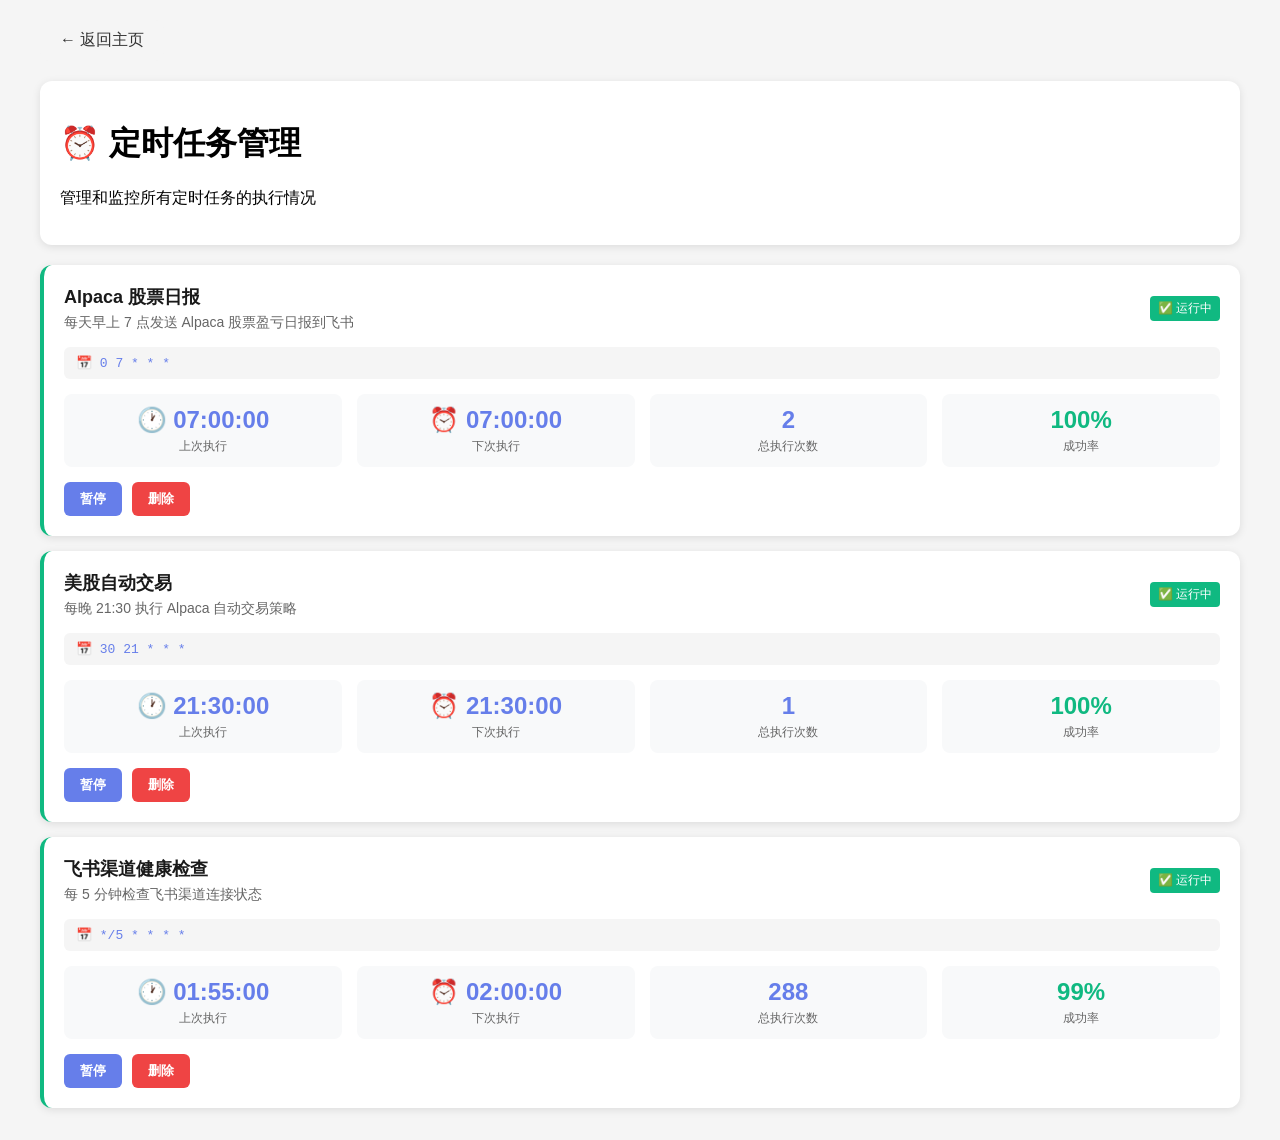
==== cron_manager.html @ 98da4166 "feat: 完整恢复身份页签、身份技能、定时任务功能 - 恢复身份页签显示（全部、狗蛋、开发者） - 添加身份技能展示区域（点击页签显示对应技能） - 恢复定时任务按钮和管理页面 - 添加平台技能展示" ====
<!DOCTYPE html>
<html lang="zh-CN">
<head>
    <meta charset="UTF-8">
    <meta name="viewport" content="width=device-width, initial-scale=1.0">
    <title>定时任务管理 - OpenDashboard</title>
    <style>
        body {
            font-family: -apple-system, BlinkMacSystemFont, "Segoe UI", Roboto, sans-serif;
            margin: 0;
            padding: 20px;
            background: #f5f5f5;
        }
        .container {
            max-width: 1200px;
            margin: 0 auto;
        }
        .header {
            background: white;
            padding: 20px;
            border-radius: 12px;
            margin-bottom: 20px;
            box-shadow: 0 2px 8px rgba(0,0,0,0.1);
        }
        .cron-card {
            background: white;
            border-radius: 12px;
            padding: 20px;
            margin-bottom: 15px;
            box-shadow: 0 2px 8px rgba(0,0,0,0.1);
            border-left: 4px solid #667eea;
        }
        .cron-card.active {
            border-left-color: #10b981;
        }
        .cron-card.paused {
            border-left-color: #f59e0b;
        }
        .btn {
            padding: 8px 16px;
            border-radius: 6px;
            border: none;
            cursor: pointer;
            font-weight: 600;
        }
        .btn-primary {
            background: #667eea;
            color: white;
        }
        .btn-danger {
            background: #ef4444;
            color: white;
        }
        .back-btn {
            display: inline-block;
            padding: 10px 20px;
            background: #f5f5f5;
            color: #333;
            text-decoration: none;
            border-radius: 8px;
            margin-bottom: 20px;
        }
    </style>
</head>
<body>
    <div class="container">
        <a href="index.html" class="back-btn">← 返回主页</a>
        
        <div class="header">
            <h1>⏰ 定时任务管理</h1>
            <p>管理和监控所有定时任务的执行情况</p>
        </div>
        
        <div id="cronList"></div>
    </div>

    <script>
        // 定时任务数据
        let cronJobs = [
            {
                id: 1,
                name: 'Alpaca 股票日报',
                schedule: '0 7 * * *',
                description: '每天早上 7 点发送 Alpaca 股票盈亏日报到飞书',
                command: 'python3 /root/alpaca_daily_report.py',
                status: 'active',
                lastRun: '2026-03-03 07:00:00',
                nextRun: '2026-03-04 07:00:00',
                totalRuns: 2,
                successRate: 100,
                logs: [
                    { time: '2026-03-03 07:00:15', status: 'success', message: '日报发送成功' }
                ]
            },
            {
                id: 2,
                name: '美股自动交易',
                schedule: '30 21 * * *',
                description: '每晚 21:30 执行 Alpaca 自动交易策略',
                command: 'python3 /root/alpaca_auto_trade.py',
                status: 'active',
                lastRun: '2026-03-02 21:30:00',
                nextRun: '2026-03-03 21:30:00',
                totalRuns: 1,
                successRate: 100,
                logs: [
                    { time: '2026-03-02 21:30:25', status: 'success', message: '执行 7 笔交易，全部成功' }
                ]
            },
            {
                id: 3,
                name: '飞书渠道健康检查',
                schedule: '*/5 * * * *',
                description: '每 5 分钟检查飞书渠道连接状态',
                command: 'bash /root/feishu_healthcheck.sh',
                status: 'active',
                lastRun: '2026-03-04 01:55:00',
                nextRun: '2026-03-04 02:00:00',
                totalRuns: 288,
                successRate: 99,
                logs: [
                    { time: '2026-03-04 01:55:00', status: 'success', message: '渠道正常' }
                ]
            }
        ];

        function renderCronJobs() {
            const container = document.getElementById('cronList');
            if (!container) return;

            let html = '';
            cronJobs.forEach(job => {
                const statusClass = job.status === 'active' ? 'active' : 'paused';
                const statusBadge = job.status === 'active' 
                    ? '<span style="background: #10b981; color: white; padding: 4px 8px; border-radius: 4px; font-size: 12px;">✅ 运行中</span>'
                    : '<span style="background: #f59e0b; color: white; padding: 4px 8px; border-radius: 4px; font-size: 12px;">⏸️ 已暂停</span>';

                html += `
                    <div class="cron-card ${statusClass}">
                        <div style="display: flex; justify-content: space-between; align-items: center; margin-bottom: 15px;">
                            <div>
                                <div style="font-size: 18px; font-weight: 600; color: #1a1a1a;">${job.name}</div>
                                <div style="color: #666; font-size: 14px; margin-top: 5px;">${job.description}</div>
                            </div>
                            ${statusBadge}
                        </div>
                        <div style="background: #f5f5f5; padding: 8px 12px; border-radius: 6px; font-family: monospace; color: #667eea; font-size: 13px;">
                            📅 ${job.schedule}
                        </div>
                        <div style="display: grid; grid-template-columns: repeat(auto-fit, minmax(150px, 1fr)); gap: 15px; margin-top: 15px;">
                            <div style="background: #f8f9fa; padding: 12px; border-radius: 8px; text-align: center;">
                                <div style="font-size: 24px; font-weight: bold; color: #667eea;">🕐 ${job.lastRun.split(' ')[1] || '-'}</div>
                                <div style="font-size: 12px; color: #666; margin-top: 4px;">上次执行</div>
                            </div>
                            <div style="background: #f8f9fa; padding: 12px; border-radius: 8px; text-align: center;">
                                <div style="font-size: 24px; font-weight: bold; color: #667eea;">⏰ ${job.nextRun.split(' ')[1] || '-'}</div>
                                <div style="font-size: 12px; color: #666; margin-top: 4px;">下次执行</div>
                            </div>
                            <div style="background: #f8f9fa; padding: 12px; border-radius: 8px; text-align: center;">
                                <div style="font-size: 24px; font-weight: bold; color: #667eea;">${job.totalRuns}</div>
                                <div style="font-size: 12px; color: #666; margin-top: 4px;">总执行次数</div>
                            </div>
                            <div style="background: #f8f9fa; padding: 12px; border-radius: 8px; text-align: center;">
                                <div style="font-size: 24px; font-weight: bold; color: ${job.successRate >= 95 ? '#10b981' : '#f59e0b'}">${job.successRate}%</div>
                                <div style="font-size: 12px; color: #666; margin-top: 4px;">成功率</div>
                            </div>
                        </div>
                        <div style="display: flex; gap: 10px; margin-top: 15px;">
                            <button class="btn btn-primary" onclick="toggleJob(${job.id})">${job.status === 'active' ? '暂停' : '启动'}</button>
                            <button class="btn btn-danger" onclick="deleteJob(${job.id})">删除</button>
                        </div>
                    </div>
                `;
            });

            container.innerHTML = html;
        }

        function toggleJob(id) {
            const job = cronJobs.find(j => j.id === id);
            if (job) {
                job.status = job.status === 'active' ? 'paused' : 'active';
                renderCronJobs();
            }
        }

        function deleteJob(id) {
            if (confirm('确定要删除这个定时任务吗？')) {
                cronJobs = cronJobs.filter(j => j.id !== id);
                renderCronJobs();
                alert('✅ 删除成功！');
            }
        }

        // 初始化
        renderCronJobs();
    </script>
</body>
</html>
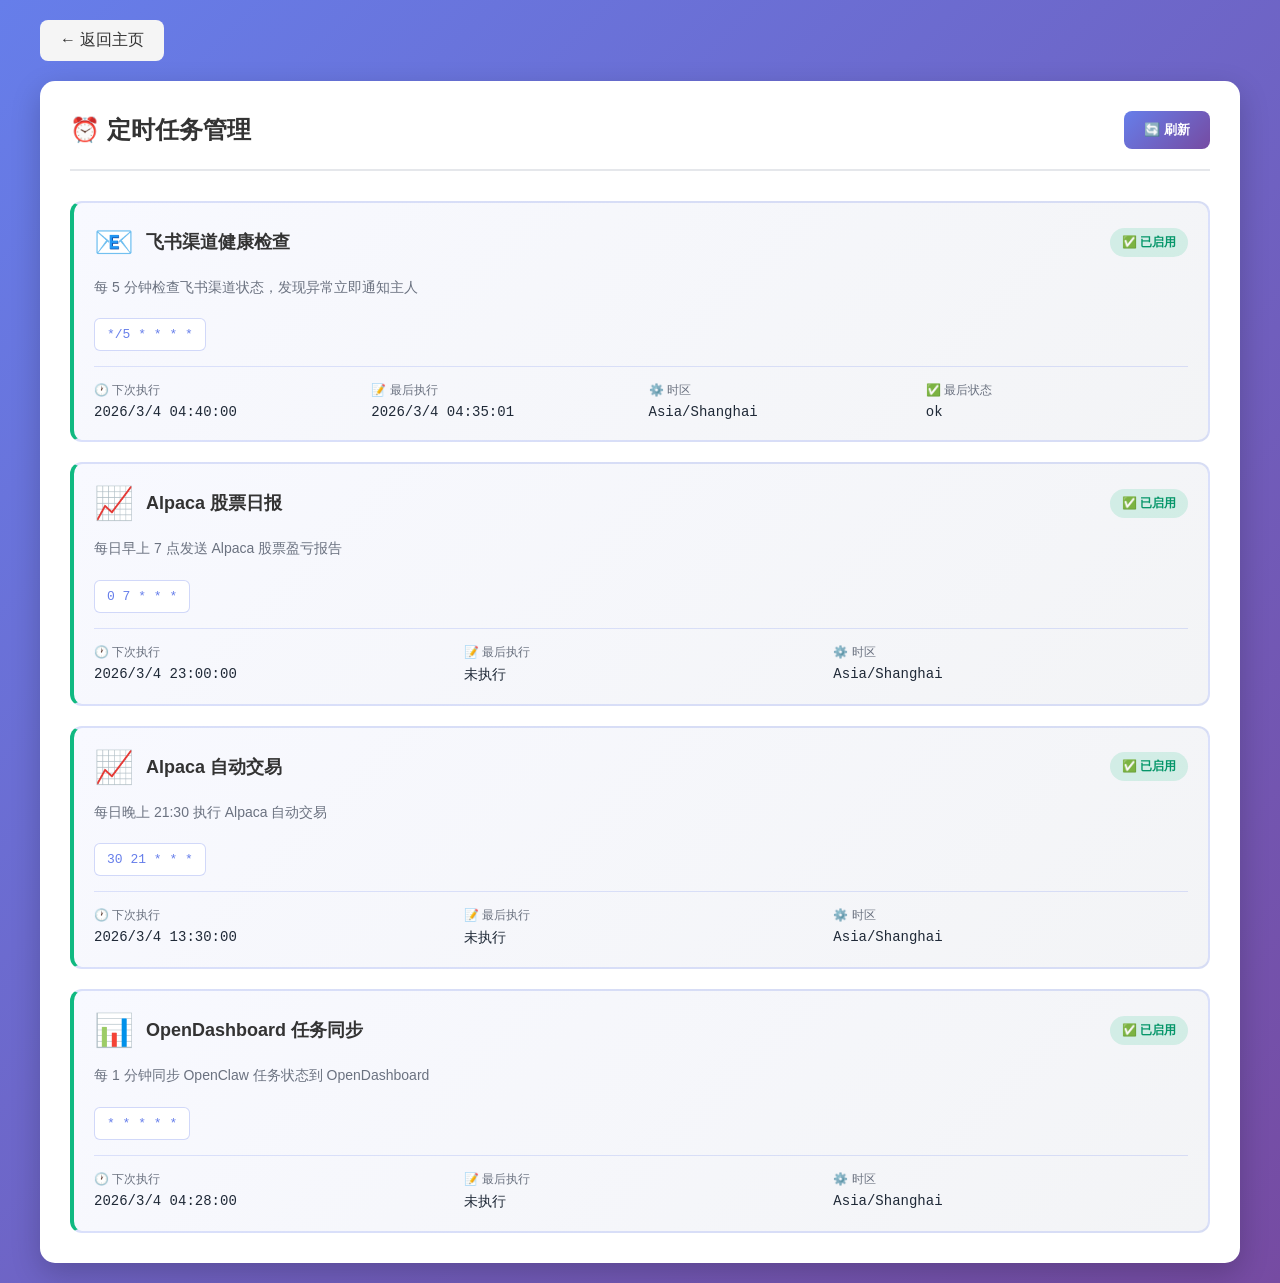
==== commit 7cc2d84d: "feat: 定时任务页面动态加载 + 过滤超过 24 小时的旧会话" ====
--- a/cron_manager.html
+++ b/cron_manager.html
@@ -4,196 +4,245 @@
     <meta charset="UTF-8">
     <meta name="viewport" content="width=device-width, initial-scale=1.0">
     <title>定时任务管理 - OpenDashboard</title>
+    <link rel="stylesheet" href="css/style.css">
     <style>
-        body {
-            font-family: -apple-system, BlinkMacSystemFont, "Segoe UI", Roboto, sans-serif;
-            margin: 0;
-            padding: 20px;
-            background: #f5f5f5;
-        }
-        .container {
-            max-width: 1200px;
-            margin: 0 auto;
-        }
-        .header {
+        .cron-container {
             background: white;
-            padding: 20px;
-            border-radius: 12px;
-            margin-bottom: 20px;
-            box-shadow: 0 2px 8px rgba(0,0,0,0.1);
+            border-radius: 15px;
+            padding: 30px;
+            box-shadow: 0 10px 30px rgba(0,0,0,0.2);
+        }
+        .cron-header {
+            display: flex;
+            justify-content: space-between;
+            align-items: center;
+            margin-bottom: 30px;
+            padding-bottom: 20px;
+            border-bottom: 2px solid #e5e7eb;
+        }
+        .cron-header h1 {
+            color: #333;
+            font-size: 24px;
+        }
+        .refresh-btn {
+            padding: 10px 20px;
+            background: linear-gradient(135deg, #667eea 0%, #764ba2 100%);
+            color: white;
+            border: none;
+            border-radius: 8px;
+            cursor: pointer;
+            font-weight: 600;
+            transition: all 0.3s;
+        }
+        .refresh-btn:hover {
+            transform: translateY(-2px);
+            box-shadow: 0 4px 12px rgba(102, 126, 234, 0.4);
+        }
+        .cron-grid {
+            display: grid;
+            gap: 20px;
         }
         .cron-card {
-            background: white;
+            background: linear-gradient(135deg, #f8f9ff 0%, #f3f4f6 100%);
+            border: 2px solid rgba(102, 126, 234, 0.2);
             border-radius: 12px;
             padding: 20px;
+            transition: all 0.3s;
+        }
+        .cron-card:hover {
+            border-color: #667eea;
+            transform: translateY(-3px);
+            box-shadow: 0 8px 20px rgba(102, 126, 234, 0.2);
+        }
+        .cron-card.active {
+            border-left: 4px solid #10b981;
+        }
+        .cron-card-header {
+            display: flex;
+            align-items: center;
+            gap: 12px;
             margin-bottom: 15px;
-            box-shadow: 0 2px 8px rgba(0,0,0,0.1);
-            border-left: 4px solid #667eea;
-        }
-        .cron-card.active {
-            border-left-color: #10b981;
-        }
-        .cron-card.paused {
-            border-left-color: #f59e0b;
-        }
-        .btn {
-            padding: 8px 16px;
+        }
+        .cron-icon {
+            font-size: 32px;
+        }
+        .cron-name {
+            font-size: 18px;
+            font-weight: 600;
+            color: #333;
+            flex: 1;
+        }
+        .cron-status {
+            padding: 6px 12px;
+            border-radius: 20px;
+            font-size: 12px;
+            font-weight: 600;
+        }
+        .cron-status.active {
+            background: rgba(16, 185, 129, 0.15);
+            color: #059669;
+        }
+        .cron-status.pending {
+            background: rgba(107, 114, 128, 0.15);
+            color: #6b7280;
+        }
+        .cron-info {
+            display: grid;
+            grid-template-columns: repeat(auto-fit, minmax(200px, 1fr));
+            gap: 15px;
+            margin-top: 15px;
+            padding-top: 15px;
+            border-top: 1px solid rgba(102, 126, 234, 0.2);
+        }
+        .cron-info-item {
+            display: flex;
+            flex-direction: column;
+            gap: 5px;
+        }
+        .cron-info-label {
+            font-size: 12px;
+            color: #6b7280;
+            font-weight: 500;
+        }
+        .cron-info-value {
+            font-size: 14px;
+            color: #1f2937;
+            font-family: monospace;
+        }
+        .cron-description {
+            color: #6b7280;
+            font-size: 14px;
+            line-height: 1.6;
+            margin-bottom: 15px;
+        }
+        .cron-schedule {
+            background: white;
+            padding: 8px 12px;
             border-radius: 6px;
-            border: none;
-            cursor: pointer;
-            font-weight: 600;
-        }
-        .btn-primary {
-            background: #667eea;
-            color: white;
-        }
-        .btn-danger {
-            background: #ef4444;
-            color: white;
-        }
-        .back-btn {
+            font-family: monospace;
+            font-size: 13px;
+            color: #667eea;
+            border: 1px solid rgba(102, 126, 234, 0.3);
             display: inline-block;
-            padding: 10px 20px;
-            background: #f5f5f5;
-            color: #333;
-            text-decoration: none;
-            border-radius: 8px;
+            margin-top: 5px;
+        }
+        .empty-state {
+            text-align: center;
+            padding: 60px 20px;
+            color: #9ca3af;
+        }
+        .empty-state-icon {
+            font-size: 64px;
             margin-bottom: 20px;
         }
     </style>
 </head>
 <body>
     <div class="container">
-        <a href="index.html" class="back-btn">← 返回主页</a>
+        <a href="index.html" class="back-btn" style="display:inline-block;padding:10px 20px;background:#f5f5f5;color:#333;text-decoration:none;border-radius:8px;margin-bottom:20px;">← 返回主页</a>
         
-        <div class="header">
-            <h1>⏰ 定时任务管理</h1>
-            <p>管理和监控所有定时任务的执行情况</p>
+        <div class="cron-container">
+            <div class="cron-header">
+                <h1>⏰ 定时任务管理</h1>
+                <button class="refresh-btn" onclick="loadCronJobs()">🔄 刷新</button>
+            </div>
+            
+            <div id="cronList" class="cron-grid"></div>
         </div>
-        
-        <div id="cronList"></div>
     </div>
 
     <script>
-        // 定时任务数据
-        let cronJobs = [
-            {
-                id: 1,
-                name: 'Alpaca 股票日报',
-                schedule: '0 7 * * *',
-                description: '每天早上 7 点发送 Alpaca 股票盈亏日报到飞书',
-                command: 'python3 /root/alpaca_daily_report.py',
-                status: 'active',
-                lastRun: '2026-03-03 07:00:00',
-                nextRun: '2026-03-04 07:00:00',
-                totalRuns: 2,
-                successRate: 100,
-                logs: [
-                    { time: '2026-03-03 07:00:15', status: 'success', message: '日报发送成功' }
-                ]
-            },
-            {
-                id: 2,
-                name: '美股自动交易',
-                schedule: '30 21 * * *',
-                description: '每晚 21:30 执行 Alpaca 自动交易策略',
-                command: 'python3 /root/alpaca_auto_trade.py',
-                status: 'active',
-                lastRun: '2026-03-02 21:30:00',
-                nextRun: '2026-03-03 21:30:00',
-                totalRuns: 1,
-                successRate: 100,
-                logs: [
-                    { time: '2026-03-02 21:30:25', status: 'success', message: '执行 7 笔交易，全部成功' }
-                ]
-            },
-            {
-                id: 3,
-                name: '飞书渠道健康检查',
-                schedule: '*/5 * * * *',
-                description: '每 5 分钟检查飞书渠道连接状态',
-                command: 'bash /root/feishu_healthcheck.sh',
-                status: 'active',
-                lastRun: '2026-03-04 01:55:00',
-                nextRun: '2026-03-04 02:00:00',
-                totalRuns: 288,
-                successRate: 99,
-                logs: [
-                    { time: '2026-03-04 01:55:00', status: 'success', message: '渠道正常' }
-                ]
+        // 从云端加载定时任务
+        async function loadCronJobs() {
+            try {
+                const response = await fetch('tasks/cron_jobs.json');
+                if (!response.ok) throw new Error('无法加载任务数据');
+                
+                const data = await response.json();
+                renderCronJobs(data.jobs || []);
+            } catch (error) {
+                console.error('加载定时任务失败:', error);
+                document.getElementById('cronList').innerHTML = `
+                    <div class="empty-state">
+                        <div class="empty-state-icon">⚠️</div>
+                        <p>无法加载定时任务数据</p>
+                        <p style="font-size:12px;margin-top:10px;">${error.message}</p>
+                    </div>
+                `;
             }
-        ];
-
-        function renderCronJobs() {
+        }
+
+        function renderCronJobs(jobs) {
             const container = document.getElementById('cronList');
-            if (!container) return;
-
-            let html = '';
-            cronJobs.forEach(job => {
-                const statusClass = job.status === 'active' ? 'active' : 'paused';
-                const statusBadge = job.status === 'active' 
-                    ? '<span style="background: #10b981; color: white; padding: 4px 8px; border-radius: 4px; font-size: 12px;">✅ 运行中</span>'
-                    : '<span style="background: #f59e0b; color: white; padding: 4px 8px; border-radius: 4px; font-size: 12px;">⏸️ 已暂停</span>';
-
-                html += `
-                    <div class="cron-card ${statusClass}">
-                        <div style="display: flex; justify-content: space-between; align-items: center; margin-bottom: 15px;">
-                            <div>
-                                <div style="font-size: 18px; font-weight: 600; color: #1a1a1a;">${job.name}</div>
-                                <div style="color: #666; font-size: 14px; margin-top: 5px;">${job.description}</div>
-                            </div>
-                            ${statusBadge}
+            
+            if (jobs.length === 0) {
+                container.innerHTML = `
+                    <div class="empty-state">
+                        <div class="empty-state-icon">📭</div>
+                        <h3>暂无定时任务</h3>
+                        <p>还没有配置任何定时任务</p>
+                    </div>
+                `;
+                return;
+            }
+
+            const icons = {
+                '飞书': '📧',
+                'Alpaca': '📈',
+                'OpenDashboard': '📊',
+                '健康': '🏥',
+                '股票': '💰',
+                '交易': '💹',
+                '同步': '🔄'
+            };
+
+            const html = jobs.map(job => {
+                const icon = Object.entries(icons).find(([key]) => job.name.includes(key))?.[1] || '⏰';
+                const nextRun = job.state?.nextRunAtMs ? new Date(job.state.nextRunAtMs).toLocaleString('zh-CN') : '未设置';
+                const lastRun = job.state?.lastRunAtMs ? new Date(job.state.lastRunAtMs).toLocaleString('zh-CN') : '未执行';
+                const status = job.enabled ? 'active' : 'pending';
+                const statusText = job.enabled ? '✅ 已启用' : '⏸️ 已暂停';
+
+                return `
+                    <div class="cron-card ${status}">
+                        <div class="cron-card-header">
+                            <span class="cron-icon">${icon}</span>
+                            <span class="cron-name">${job.name}</span>
+                            <span class="cron-status ${status}">${statusText}</span>
                         </div>
-                        <div style="background: #f5f5f5; padding: 8px 12px; border-radius: 6px; font-family: monospace; color: #667eea; font-size: 13px;">
-                            📅 ${job.schedule}
+                        <p class="cron-description">${job.description || '暂无描述'}</p>
+                        <div>
+                            <span class="cron-schedule">${job.schedule?.expr || job.schedule || '未知'}</span>
                         </div>
-                        <div style="display: grid; grid-template-columns: repeat(auto-fit, minmax(150px, 1fr)); gap: 15px; margin-top: 15px;">
-                            <div style="background: #f8f9fa; padding: 12px; border-radius: 8px; text-align: center;">
-                                <div style="font-size: 24px; font-weight: bold; color: #667eea;">🕐 ${job.lastRun.split(' ')[1] || '-'}</div>
-                                <div style="font-size: 12px; color: #666; margin-top: 4px;">上次执行</div>
-                            </div>
-                            <div style="background: #f8f9fa; padding: 12px; border-radius: 8px; text-align: center;">
-                                <div style="font-size: 24px; font-weight: bold; color: #667eea;">⏰ ${job.nextRun.split(' ')[1] || '-'}</div>
-                                <div style="font-size: 12px; color: #666; margin-top: 4px;">下次执行</div>
-                            </div>
-                            <div style="background: #f8f9fa; padding: 12px; border-radius: 8px; text-align: center;">
-                                <div style="font-size: 24px; font-weight: bold; color: #667eea;">${job.totalRuns}</div>
-                                <div style="font-size: 12px; color: #666; margin-top: 4px;">总执行次数</div>
-                            </div>
-                            <div style="background: #f8f9fa; padding: 12px; border-radius: 8px; text-align: center;">
-                                <div style="font-size: 24px; font-weight: bold; color: ${job.successRate >= 95 ? '#10b981' : '#f59e0b'}">${job.successRate}%</div>
-                                <div style="font-size: 12px; color: #666; margin-top: 4px;">成功率</div>
-                            </div>
-                        </div>
-                        <div style="display: flex; gap: 10px; margin-top: 15px;">
-                            <button class="btn btn-primary" onclick="toggleJob(${job.id})">${job.status === 'active' ? '暂停' : '启动'}</button>
-                            <button class="btn btn-danger" onclick="deleteJob(${job.id})">删除</button>
+                        <div class="cron-info">
+                            <div class="cron-info-item">
+                                <span class="cron-info-label">🕐 下次执行</span>
+                                <span class="cron-info-value">${nextRun}</span>
+                            </div>
+                            <div class="cron-info-item">
+                                <span class="cron-info-label">📝 最后执行</span>
+                                <span class="cron-info-value">${lastRun}</span>
+                            </div>
+                            <div class="cron-info-item">
+                                <span class="cron-info-label">⚙️ 时区</span>
+                                <span class="cron-info-value">${job.timezone || 'Asia/Shanghai'}</span>
+                            </div>
+                            ${job.state?.lastRunStatus ? `
+                            <div class="cron-info-item">
+                                <span class="cron-info-label">✅ 最后状态</span>
+                                <span class="cron-info-value">${job.state.lastRunStatus}</span>
+                            </div>
+                            ` : ''}
                         </div>
                     </div>
                 `;
-            });
+            }).join('');
 
             container.innerHTML = html;
         }
 
-        function toggleJob(id) {
-            const job = cronJobs.find(j => j.id === id);
-            if (job) {
-                job.status = job.status === 'active' ? 'paused' : 'active';
-                renderCronJobs();
-            }
-        }
-
-        function deleteJob(id) {
-            if (confirm('确定要删除这个定时任务吗？')) {
-                cronJobs = cronJobs.filter(j => j.id !== id);
-                renderCronJobs();
-                alert('✅ 删除成功！');
-            }
-        }
-
-        // 初始化
-        renderCronJobs();
+        // 页面加载时获取任务
+        document.addEventListener('DOMContentLoaded', loadCronJobs);
     </script>
 </body>
 </html>
--- a/css/style.css
+++ b/css/style.css
@@ -0,0 +1,1757 @@
+/* 基础样式 */
+* {
+    margin: 0;
+    padding: 0;
+    box-sizing: border-box;
+}
+
+body {
+    font-family: -apple-system, BlinkMacSystemFont, "Segoe UI", Roboto, "Helvetica Neue", Arial, sans-serif;
+    background: linear-gradient(135deg, #667eea 0%, #764ba2 100%);
+    min-height: 100vh;
+    padding: 20px;
+    color: #333;
+}
+
+.container {
+    max-width: 1200px;
+    margin: 0 auto;
+}
+
+/* 头部 */
+header {
+    background: white;
+    border-radius: 15px;
+    padding: 20px 30px;
+    margin-bottom: 20px;
+    box-shadow: 0 10px 30px rgba(0,0,0,0.2);
+}
+
+.header-content h1 {
+    color: #333;
+    font-size: 28px;
+    margin-bottom: 5px;
+}
+
+.subtitle {
+    color: #666;
+    font-size: 14px;
+    margin-bottom: 10px;
+}
+
+.header-meta {
+    display: flex;
+    justify-content: space-between;
+    align-items: center;
+    font-size: 13px;
+    color: #888;
+}
+
+.refresh-btn {
+    background: linear-gradient(135deg, #667eea 0%, #764ba2 100%);
+    color: white;
+    border: none;
+    padding: 8px 16px;
+    border-radius: 6px;
+    cursor: pointer;
+    font-size: 13px;
+    transition: opacity 0.3s;
+}
+
+.refresh-btn:hover {
+    opacity: 0.9;
+}
+
+/* 筛选栏 */
+.filter-bar {
+    background: white;
+    border-radius: 15px;
+    padding: 20px;
+    margin-bottom: 20px;
+    box-shadow: 0 10px 30px rgba(0,0,0,0.2);
+    display: flex;
+    flex-wrap: wrap;
+    gap: 15px;
+    align-items: center;
+}
+
+.filter-group {
+    display: flex;
+    align-items: center;
+    gap: 8px;
+}
+
+.filter-group label {
+    font-size: 14px;
+    color: #555;
+    font-weight: 500;
+}
+
+.filter-group input,
+.filter-group select {
+    padding: 8px 12px;
+    border: 2px solid #e5e7eb;
+    border-radius: 6px;
+    font-size: 14px;
+    transition: border-color 0.3s;
+}
+
+.filter-group input:focus,
+.filter-group select:focus {
+    outline: none;
+    border-color: #667eea;
+}
+
+.filter-group input {
+    width: 250px;
+}
+
+.filter-actions {
+    margin-left: auto;
+    display: flex;
+    gap: 10px;
+    align-items: center;
+}
+
+.filter-btn {
+    padding: 8px 16px;
+    background: #f3f4f6;
+    border: none;
+    border-radius: 6px;
+    cursor: pointer;
+    font-size: 13px;
+    transition: background 0.3s;
+}
+
+.filter-btn:hover {
+    background: #e5e7eb;
+}
+
+.result-count {
+    font-size: 13px;
+    color: #666;
+    font-weight: 500;
+}
+
+/* 批量操作栏 */
+.batch-actions {
+    background: linear-gradient(135deg, #667eea 0%, #764ba2 100%);
+    border-radius: 10px;
+    padding: 15px 20px;
+    margin-bottom: 20px;
+    display: flex;
+    gap: 10px;
+    align-items: center;
+    box-shadow: 0 5px 20px rgba(102, 126, 234, 0.3);
+}
+
+.selected-count {
+    color: white;
+    font-weight: 600;
+    margin-right: auto;
+}
+
+.batch-btn {
+    padding: 8px 16px;
+    background: white;
+    color: #667eea;
+    border: none;
+    border-radius: 6px;
+    cursor: pointer;
+    font-size: 13px;
+    font-weight: 600;
+    transition: all 0.3s;
+}
+
+.batch-btn:hover {
+    transform: translateY(-2px);
+    box-shadow: 0 5px 15px rgba(255,255,255,0.3);
+}
+
+.batch-btn.danger {
+    background: #ef4444;
+    color: white;
+}
+
+.batch-btn.danger:hover {
+    background: #dc2626;
+}
+
+/* 统计卡片 */
+.stats {
+    display: grid;
+    grid-template-columns: repeat(auto-fit, minmax(200px, 1fr));
+    gap: 20px;
+    margin-bottom: 20px;
+}
+
+.stat-card {
+    background: white;
+    border-radius: 15px;
+    padding: 20px;
+    box-shadow: 0 10px 30px rgba(0,0,0,0.2);
+    text-align: center;
+    transition: all 0.3s;
+}
+
+.stat-card:hover {
+    transform: translateY(-5px);
+    box-shadow: 0 15px 40px rgba(102, 126, 234, 0.3);
+}
+
+.stat-card:active {
+    transform: scale(0.95);
+}
+
+/* 任务高亮效果 */
+.task-card.highlight-task {
+    animation: highlight-pulse 1s ease-in-out;
+    border-color: #10b981;
+    box-shadow: 0 0 30px rgba(16, 185, 129, 0.5);
+}
+
+@keyframes highlight-pulse {
+    0%, 100% { transform: scale(1); }
+    50% { transform: scale(1.05); }
+}
+
+/* 阻塞原因分析 */
+.blocked-reasons {
+    max-height: 400px;
+    overflow-y: auto;
+}
+
+.reason-group {
+    margin-bottom: 20px;
+    border: 1px solid #e5e7eb;
+    border-radius: 10px;
+    overflow: hidden;
+}
+
+.reason-header {
+    display: flex;
+    justify-content: space-between;
+    align-items: center;
+    padding: 15px;
+    background: #fee2e2;
+    border-bottom: 1px solid #fecaca;
+}
+
+.reason-name {
+    font-weight: 600;
+    color: #dc2626;
+}
+
+.reason-count {
+    background: #dc2626;
+    color: white;
+    padding: 4px 12px;
+    border-radius: 20px;
+    font-size: 12px;
+}
+
+.reason-tasks {
+    padding: 10px;
+    background: #fef2f2;
+}
+
+.reason-task {
+    display: flex;
+    gap: 10px;
+    padding: 8px;
+    margin-bottom: 5px;
+    background: white;
+    border-radius: 6px;
+    font-size: 13px;
+}
+
+.reason-task:last-child {
+    margin-bottom: 0;
+}
+
+.task-id {
+    font-weight: 600;
+    color: #667eea;
+    min-width: 60px;
+}
+
+.task-title {
+    color: #333;
+}
+
+.modal-actions {
+    display: flex;
+    gap: 10px;
+    margin-top: 20px;
+    padding-top: 20px;
+    border-top: 1px solid #e5e7eb;
+}
+
+.modal-actions button {
+    flex: 1;
+    padding: 10px 20px;
+    border: none;
+    border-radius: 6px;
+    cursor: pointer;
+    font-size: 14px;
+    font-weight: 500;
+}
+
+.btn-primary {
+    background: linear-gradient(135deg, #667eea 0%, #764ba2 100%);
+    color: white;
+}
+
+.btn-secondary {
+    background: #f3f4f6;
+    color: #374151;
+}
+
+.stat-number {
+    font-size: 36px;
+    font-weight: bold;
+    margin-bottom: 5px;
+}
+
+.stat-label {
+    color: #666;
+    font-size: 14px;
+}
+
+.stat-card.done .stat-number { color: #10b981; }
+.stat-card.progress .stat-number { color: #3b82f6; }
+.stat-card.todo .stat-number { color: #f59e0b; }
+.stat-card.blocked .stat-number { color: #ef4444; }
+
+/* 任务区块 */
+.tasks-section {
+    background: white;
+    border-radius: 15px;
+    padding: 25px;
+    margin-bottom: 20px;
+    box-shadow: 0 10px 30px rgba(0,0,0,0.2);
+}
+
+.section-header {
+    display: flex;
+    justify-content: space-between;
+    align-items: center;
+    margin-bottom: 20px;
+}
+
+.section-header h2 {
+    color: #333;
+    font-size: 20px;
+    display: flex;
+    align-items: center;
+    gap: 10px;
+}
+
+.batch-select {
+    font-size: 14px;
+    color: #666;
+    cursor: pointer;
+}
+
+.batch-select input {
+    margin-right: 5px;
+}
+
+.task-list {
+    display: flex;
+    flex-direction: column;
+    gap: 15px;
+}
+
+/* 任务卡片 */
+.task-card {
+    border: 2px solid #e5e7eb;
+    border-radius: 10px;
+    padding: 15px;
+    transition: all 0.3s;
+    background: #fafafa;
+    display: flex;
+    gap: 15px;
+    cursor: grab;
+    user-select: none;
+    touch-action: none;
+}
+
+.task-card:hover {
+    transform: translateX(5px);
+    border-color: #667eea;
+    box-shadow: 0 5px 15px rgba(102, 126, 234, 0.2);
+}
+
+.task-card:active {
+    cursor: grabbing;
+}
+
+.task-card.dragging {
+    opacity: 0.5;
+    transform: scale(1.02);
+    box-shadow: 0 15px 40px rgba(0,0,0,0.3);
+    border-color: #667eea;
+    border-style: solid;
+}
+
+.task-card.drag-over {
+    border-color: #10b981;
+    border-style: dashed;
+    background: #d1fae5;
+    transform: scale(1.02);
+}
+
+/* 拖拽时整个卡片可拖动 */
+.task-card[draggable="true"] {
+    -webkit-user-drag: element;
+}
+
+.task-card.selected {
+    border-color: #667eea;
+    background: #eff6ff;
+    box-shadow: 0 5px 20px rgba(102, 126, 234, 0.3);
+}
+
+.task-checkbox {
+    padding-top: 5px;
+}
+
+.task-checkbox input {
+    width: 18px;
+    height: 18px;
+    cursor: pointer;
+}
+
+.task-content {
+    flex: 1;
+}
+
+.task-header {
+    display: flex;
+    justify-content: space-between;
+    align-items: center;
+    margin-bottom: 10px;
+}
+
+.task-title {
+    font-size: 16px;
+    font-weight: 600;
+    color: #333;
+}
+
+.task-meta {
+    display: flex;
+    gap: 10px;
+    flex-wrap: wrap;
+    margin-bottom: 10px;
+}
+
+.badge {
+    padding: 4px 12px;
+    border-radius: 20px;
+    font-size: 12px;
+    font-weight: 500;
+}
+
+.badge-p0 { background: #fee2e2; color: #dc2626; }
+.badge-p1 { background: #fef3c7; color: #d97706; }
+.badge-p2 { background: #dbeafe; color: #2563eb; }
+
+.status-badge {
+    padding: 4px 12px;
+    border-radius: 20px;
+    font-size: 12px;
+    font-weight: 500;
+}
+
+.status-done { background: #d1fae5; color: #059669; }
+.status-progress { background: #dbeafe; color: #2563eb; }
+.status-todo { background: #fef3c7; color: #d97706; }
+.status-blocked { background: #fee2e2; color: #dc2626; }
+
+.task-desc {
+    color: #666;
+    font-size: 14px;
+    line-height: 1.6;
+}
+
+.progress-bar {
+    height: 8px;
+    background: #e5e7eb;
+    border-radius: 4px;
+    margin-top: 10px;
+    overflow: hidden;
+}
+
+.progress-fill {
+    height: 100%;
+    background: linear-gradient(90deg, #667eea, #764ba2);
+    border-radius: 4px;
+    transition: width 0.3s;
+}
+
+/* 任务操作按钮 */
+.task-actions {
+    display: flex;
+    gap: 10px;
+    margin-top: 15px;
+    padding-top: 15px;
+    border-top: 1px solid #e5e7eb;
+}
+
+.action-btn {
+    padding: 6px 12px;
+    border: none;
+    border-radius: 6px;
+    cursor: pointer;
+    font-size: 13px;
+    font-weight: 500;
+    transition: all 0.3s;
+}
+
+.order-btn {
+    background: #f3f4f6;
+    color: #374151;
+}
+
+.order-btn:hover {
+    background: #e5e7eb;
+}
+
+.retry-btn {
+    background: linear-gradient(135deg, #10b981 0%, #059669 100%);
+    color: white;
+}
+
+.retry-btn:hover {
+    opacity: 0.9;
+    transform: translateY(-2px);
+}
+
+/* 错误信息 */
+.error-message {
+    background: #fee2e2;
+    color: #dc2626;
+    padding: 8px 12px;
+    border-radius: 6px;
+    font-size: 13px;
+    margin: 10px 0;
+    border-left: 3px solid #dc2626;
+}
+
+/* 重试徽章 */
+.retry-badge {
+    background: #fef3c7;
+    color: #d97706;
+    padding: 4px 12px;
+    border-radius: 20px;
+    font-size: 12px;
+    font-weight: 500;
+    cursor: help;
+}
+
+/* 身份管理面板 */
+#identityPanel {
+    background: white;
+    border-radius: 15px;
+    padding: 25px;
+    margin-bottom: 20px;
+    box-shadow: 0 10px 30px rgba(0,0,0,0.2);
+}
+
+.panel-header {
+    display: flex;
+    justify-content: space-between;
+    align-items: center;
+    margin-bottom: 20px;
+    padding-bottom: 15px;
+    border-bottom: 2px solid #e5e7eb;
+}
+
+.panel-header h2 {
+    font-size: 24px;
+    color: #333;
+}
+
+.btn-close {
+    background: none;
+    border: none;
+    font-size: 24px;
+    color: #999;
+    cursor: pointer;
+}
+
+.btn-close:hover {
+    color: #333;
+}
+
+.identity-grid {
+    display: grid;
+    grid-template-columns: repeat(auto-fit, minmax(280px, 1fr));
+    gap: 20px;
+    margin-bottom: 30px;
+}
+
+.identity-card {
+    background: #f9fafb;
+    border: 2px solid #e5e7eb;
+    border-radius: 12px;
+    padding: 20px;
+    cursor: pointer;
+    transition: all 0.3s;
+}
+
+.identity-card:hover {
+    transform: translateY(-5px);
+    box-shadow: 0 10px 30px rgba(0,0,0,0.1);
+}
+
+.identity-card.active {
+    border-color: #667eea;
+    background: linear-gradient(135deg, #667eea 0%, #764ba2 100%);
+    color: white;
+}
+
+.identity-header {
+    display: flex;
+    align-items: center;
+    gap: 10px;
+    margin-bottom: 10px;
+}
+
+.identity-icon {
+    font-size: 32px;
+}
+
+.identity-name {
+    font-size: 18px;
+    font-weight: 600;
+}
+
+.identity-desc {
+    font-size: 14px;
+    color: #666;
+    margin-bottom: 15px;
+    line-height: 1.6;
+}
+
+.identity-card.active .identity-desc {
+    color: rgba(255,255,255,0.9);
+}
+
+.identity-stats {
+    display: flex;
+    gap: 15px;
+    font-size: 13px;
+}
+
+.task-count, .urgent-count {
+    padding: 4px 12px;
+    border-radius: 20px;
+    background: #e5e7eb;
+}
+
+.identity-card.active .task-count,
+.identity-card.active .urgent-count {
+    background: rgba(255,255,255,0.2);
+    color: white;
+}
+
+.urgent-count {
+    background: #fee2e2;
+    color: #dc2626;
+}
+
+.task-grid {
+    display: grid;
+    gap: 15px;
+}
+
+.task-section h3 {
+    font-size: 18px;
+    color: #333;
+    margin-bottom: 15px;
+    padding-bottom: 10px;
+    border-bottom: 2px solid #e5e7eb;
+}
+
+.task-card {
+    background: #f9fafb;
+    border: 2px solid #e5e7eb;
+    border-radius: 10px;
+    padding: 15px;
+    transition: all 0.3s;
+}
+
+.task-card:hover {
+    border-color: #667eea;
+    box-shadow: 0 5px 15px rgba(102, 126, 234, 0.2);
+}
+
+.task-header {
+    display: flex;
+    justify-content: space-between;
+    align-items: center;
+    margin-bottom: 10px;
+}
+
+.task-title {
+    font-size: 16px;
+    font-weight: 600;
+    color: #333;
+}
+
+.task-priority {
+    padding: 4px 12px;
+    border-radius: 20px;
+    font-size: 12px;
+    font-weight: 600;
+    color: white;
+}
+
+.task-desc {
+    font-size: 14px;
+    color: #666;
+    margin-bottom: 10px;
+    line-height: 1.6;
+}
+
+.task-meta {
+    display: flex;
+    gap: 15px;
+    font-size: 13px;
+    margin-bottom: 15px;
+}
+
+.task-status {
+    font-weight: 500;
+}
+
+.task-actions {
+    display: flex;
+    gap: 10px;
+}
+
+.btn-start, .btn-complete {
+    padding: 6px 15px;
+    border: none;
+    border-radius: 6px;
+    cursor: pointer;
+    font-size: 13px;
+    font-weight: 500;
+    transition: all 0.3s;
+}
+
+.btn-start {
+    background: #3b82f6;
+    color: white;
+}
+
+.btn-start:hover {
+    background: #2563eb;
+}
+
+.btn-complete {
+    background: #10b981;
+    color: white;
+}
+
+.btn-complete:hover {
+    background: #059669;
+}
+
+/* 页脚 */
+footer {
+    text-align: center;
+    color: white;
+    margin-top: 30px;
+    padding: 20px;
+}
+
+footer a {
+    color: white;
+    text-decoration: underline;
+}
+
+.footer-note {
+    margin-top: 10px;
+    font-size: 12px;
+    opacity: 0.8;
+}
+
+/* 响应式设计 */
+@media (max-width: 768px) {
+    body {
+        padding: 10px;
+    }
+    
+    header {
+        padding: 15px;
+    }
+    
+    .header-content h1 {
+        font-size: 22px;
+    }
+    
+    .stats {
+        grid-template-columns: repeat(2, 1fr);
+    }
+    
+    .filter-bar {
+        flex-direction: column;
+        align-items: stretch;
+    }
+    
+    .filter-group {
+        flex-direction: column;
+        align-items: stretch;
+    }
+    
+    .filter-group input {
+        width: 100%;
+    }
+    
+    .filter-actions {
+        margin-left: 0;
+        justify-content: space-between;
+    }
+    
+    .task-header {
+        flex-direction: column;
+        align-items: flex-start;
+        gap: 10px;
+    }
+    
+    .batch-actions {
+        flex-wrap: wrap;
+    }
+    
+    .selected-count {
+        width: 100%;
+        margin-bottom: 10px;
+    }
+}
+
+/* 空状态 */
+.empty-state {
+    text-align: center;
+    padding: 40px 20px;
+    color: #999;
+    font-size: 14px;
+}
+
+/* 加载动画 */
+.loading {
+    text-align: center;
+    padding: 40px;
+    color: #667eea;
+    font-size: 16px;
+}
+
+/* 提醒通知 */
+.reminder {
+    position: fixed;
+    top: 20px;
+    right: 20px;
+    background: white;
+    padding: 15px 20px;
+    border-radius: 10px;
+    box-shadow: 0 10px 40px rgba(0,0,0,0.2);
+    display: flex;
+    align-items: center;
+    gap: 10px;
+    z-index: 1000;
+    transform: translateX(400px);
+    transition: transform 0.3s;
+    max-width: 400px;
+}
+
+.reminder.show {
+    transform: translateX(0);
+}
+
+.reminder-error {
+    border-left: 4px solid #ef4444;
+}
+
+.reminder-warning {
+    border-left: 4px solid #f59e0b;
+}
+
+.reminder-info {
+    border-left: 4px solid #3b82f6;
+}
+
+.reminder button {
+    background: none;
+    border: none;
+    color: #999;
+    cursor: pointer;
+    font-size: 18px;
+    padding: 0;
+    margin-left: 10px;
+}
+
+.reminder button:hover {
+    color: #333;
+}
+
+/* 图标按钮 */
+.icon-btn {
+    background: #f3f4f6;
+    border: none;
+    padding: 8px 12px;
+    border-radius: 6px;
+    cursor: pointer;
+    font-size: 16px;
+    margin-right: 10px;
+    transition: background 0.3s;
+}
+
+.icon-btn:hover {
+    background: #e5e7eb;
+}
+
+/* 通知设置面板 */
+.notification-panel {
+    background: white;
+    border-radius: 10px;
+    padding: 20px;
+    margin-bottom: 20px;
+    box-shadow: 0 10px 30px rgba(0,0,0,0.2);
+    display: none;
+}
+
+.notification-panel.show {
+    display: block;
+}
+
+.notification-setting {
+    display: flex;
+    justify-content: space-between;
+    align-items: center;
+    padding: 10px 0;
+    border-bottom: 1px solid #e5e7eb;
+}
+
+.notification-setting:last-child {
+    border-bottom: none;
+}
+
+.toggle-switch {
+    position: relative;
+    width: 50px;
+    height: 26px;
+}
+
+.toggle-switch input {
+    opacity: 0;
+    width: 0;
+    height: 0;
+}
+
+.toggle-slider {
+    position: absolute;
+    cursor: pointer;
+    top: 0;
+    left: 0;
+    right: 0;
+    bottom: 0;
+    background-color: #ccc;
+    transition: 0.4s;
+    border-radius: 26px;
+}
+
+.toggle-slider:before {
+    position: absolute;
+    content: "";
+    height: 20px;
+    width: 20px;
+    left: 3px;
+    bottom: 3px;
+    background-color: white;
+    transition: 0.4s;
+    border-radius: 50%;
+}
+
+input:checked + .toggle-slider {
+    background-color: #667eea;
+}
+
+input:checked + .toggle-slider:before {
+    transform: translateX(24px);
+}
+
+/* 信息按钮 */
+.info-btn {
+    background: #dbeafe;
+    color: #2563eb;
+}
+
+.info-btn:hover {
+    background: #bfdbfe;
+}
+
+/* 模态框 */
+.modal {
+    position: fixed;
+    top: 0;
+    left: 0;
+    width: 100%;
+    height: 100%;
+    background: rgba(0, 0, 0, 0.5);
+    display: flex;
+    justify-content: center;
+    align-items: center;
+    z-index: 2000;
+}
+
+.modal-content {
+    background: white;
+    border-radius: 15px;
+    width: 90%;
+    max-width: 700px;
+    max-height: 80vh;
+    overflow: auto;
+}
+
+.modal-header {
+    display: flex;
+    justify-content: space-between;
+    align-items: center;
+    padding: 20px;
+    border-bottom: 1px solid #e5e7eb;
+}
+
+.modal-header h3 {
+    font-size: 18px;
+    color: #333;
+}
+
+.modal-close {
+    background: none;
+    border: none;
+    font-size: 24px;
+    color: #999;
+    cursor: pointer;
+}
+
+.modal-close:hover {
+    color: #333;
+}
+
+.modal-body {
+    padding: 20px;
+}
+
+/* 标签页 */
+.tabs {
+    display: flex;
+    gap: 10px;
+    margin-bottom: 20px;
+    border-bottom: 2px solid #e5e7eb;
+}
+
+.tab {
+    padding: 10px 20px;
+    background: none;
+    border: none;
+    border-bottom: 2px solid transparent;
+    cursor: pointer;
+    font-size: 14px;
+    color: #666;
+    transition: all 0.3s;
+}
+
+.tab.active {
+    color: #667eea;
+    border-bottom-color: #667eea;
+}
+
+.tab-content {
+    display: none;
+}
+
+.tab-content.active {
+    display: block;
+}
+
+/* 评论区 */
+.add-comment {
+    margin-bottom: 20px;
+}
+
+.add-comment textarea {
+    width: 100%;
+    min-height: 80px;
+    padding: 10px;
+    border: 2px solid #e5e7eb;
+    border-radius: 8px;
+    font-size: 14px;
+    resize: vertical;
+}
+
+.add-comment button {
+    margin-top: 10px;
+    padding: 8px 20px;
+    background: linear-gradient(135deg, #667eea 0%, #764ba2 100%);
+    color: white;
+    border: none;
+    border-radius: 6px;
+    cursor: pointer;
+}
+
+.comments-list {
+    max-height: 400px;
+    overflow-y: auto;
+}
+
+.comment-item {
+    padding: 15px;
+    border-bottom: 1px solid #e5e7eb;
+}
+
+.comment-header {
+    display: flex;
+    justify-content: space-between;
+    align-items: center;
+    margin-bottom: 10px;
+}
+
+.comment-author {
+    font-weight: 600;
+    color: #333;
+}
+
+.comment-time {
+    font-size: 12px;
+    color: #999;
+}
+
+.comment-delete {
+    background: none;
+    border: none;
+    color: #ef4444;
+    cursor: pointer;
+    font-size: 12px;
+}
+
+.comment-content {
+    color: #555;
+    line-height: 1.6;
+    margin-bottom: 10px;
+}
+
+.comment-actions {
+    margin-top: 10px;
+}
+
+.comment-reply-btn {
+    background: none;
+    border: none;
+    color: #667eea;
+    cursor: pointer;
+    font-size: 13px;
+}
+
+.reply-input {
+    margin-top: 10px;
+    padding: 10px;
+    background: #f9fafb;
+    border-radius: 6px;
+}
+
+.reply-input textarea {
+    width: 100%;
+    min-height: 60px;
+    padding: 8px;
+    border: 1px solid #e5e7eb;
+    border-radius: 4px;
+    font-size: 13px;
+}
+
+.reply-input button {
+    margin-top: 5px;
+    padding: 6px 15px;
+    background: #667eea;
+    color: white;
+    border: none;
+    border-radius: 4px;
+    cursor: pointer;
+}
+
+.comment-replies {
+    margin-top: 10px;
+    padding-left: 20px;
+    border-left: 2px solid #e5e7eb;
+}
+
+.comment-reply {
+    padding: 10px;
+    margin-top: 10px;
+    background: #f9fafb;
+    border-radius: 6px;
+}
+
+/* 日志时间轴 */
+.logs-timeline {
+    max-height: 400px;
+    overflow-y: auto;
+}
+
+.log-item {
+    display: flex;
+    gap: 15px;
+    padding: 10px 0;
+    border-bottom: 1px solid #e5e7eb;
+}
+
+.log-time {
+    font-size: 12px;
+    color: #999;
+    min-width: 120px;
+}
+
+.log-content {
+    flex: 1;
+}
+
+.log-action {
+    font-weight: 600;
+    color: #333;
+    margin-right: 10px;
+}
+
+.log-details {
+    color: #666;
+    font-size: 13px;
+    margin-right: 10px;
+}
+
+.log-author {
+    color: #999;
+    font-size: 12px;
+}
+
+/* 依赖关系图 */
+.dependency-graph {
+    margin-top: 15px;
+}
+
+.dependency-section {
+    margin-bottom: 20px;
+}
+
+.dependency-section h4 {
+    font-size: 14px;
+    color: #666;
+    margin-bottom: 10px;
+}
+
+.dependency-item {
+    display: flex;
+    justify-content: space-between;
+    align-items: center;
+    padding: 10px 15px;
+    background: #f9fafb;
+    border-radius: 6px;
+    margin-bottom: 8px;
+}
+
+.dependency-item.pending {
+    border-left: 3px solid #f59e0b;
+}
+
+.dependency-item.completed {
+    border-left: 3px solid #10b981;
+}
+
+.dependency-task {
+    font-weight: 500;
+    color: #333;
+}
+
+.dependency-status {
+    font-size: 12px;
+    padding: 4px 10px;
+    border-radius: 20px;
+}
+
+.dependency-selector {
+    display: flex;
+    gap: 10px;
+    align-items: center;
+    margin-bottom: 20px;
+}
+
+.dependency-selector select {
+    flex: 1;
+    padding: 10px;
+    border: 2px solid #e5e7eb;
+    border-radius: 6px;
+    font-size: 14px;
+}
+
+.dependency-selector button {
+    padding: 10px 20px;
+    background: linear-gradient(135deg, #667eea 0%, #764ba2 100%);
+    color: white;
+    border: none;
+    border-radius: 6px;
+    cursor: pointer;
+}
+
+/* ============== 深色模式 ============== */
+
+body.dark-mode {
+    background: linear-gradient(135deg, #1a1a2e 0%, #16213e 100%);
+    color: #e0e0e0;
+}
+
+body.dark-mode header,
+body.dark-mode .filter-bar,
+body.dark-mode .stats-container,
+body.dark-mode .kanban-board,
+body.dark-mode .task-card,
+body.dark-mode .modal-content,
+body.dark-mode .batch-actions,
+body.dark-mode .identity-panel,
+body.dark-mode .template-panel {
+    background: #1e1e2e;
+    color: #e0e0e0;
+}
+
+body.dark-mode .header-content h1,
+body.dark-mode .task-title,
+body.dark-mode .modal-header h3,
+body.dark-mode .stat-label {
+    color: #e0e0e0;
+}
+
+body.dark-mode .subtitle,
+body.dark-mode .header-meta,
+body.dark-mode .filter-group label,
+body.dark-mode .task-meta span,
+body.dark-mode .task-desc {
+    color: #a0a0a0;
+}
+
+body.dark-mode .filter-group input,
+body.dark-mode .filter-group select,
+body.dark-mode .task-card,
+body.dark-mode .modal-content,
+body.dark-mode .comment-item,
+body.dark-mode .log-item,
+body.dark-mode .dependency-item,
+body.dark-mode .reply-input textarea,
+body.dark-mode .dependency-selector select {
+    background: #2a2a3e;
+    border-color: #3a3a4e;
+    color: #e0e0e0;
+}
+
+body.dark-mode .filter-group input:focus,
+body.dark-mode .filter-group select:focus {
+    border-color: #667eea;
+}
+
+body.dark-mode .task-card {
+    box-shadow: 0 4px 15px rgba(0,0,0,0.4);
+}
+
+body.dark-mode .progress-bar {
+    background: #2a2a3e;
+}
+
+body.dark-mode .comment-item,
+body.dark-mode .log-item,
+body.dark-mode .reply-input,
+body.dark-mode .comment-replies,
+body.dark-mode .comment-reply,
+body.dark-mode .dependency-item,
+body.dark-mode .template-item,
+body.dark-mode .analytics-card,
+body.dark-mode .subtask-item {
+    background: #2a2a3e;
+    border-color: #3a3a4e;
+}
+
+body.dark-mode .badge {
+    color: white;
+}
+
+body.dark-mode .empty-state {
+    color: #888;
+}
+
+body.dark-mode .loading {
+    color: #a0a0a0;
+}
+
+body.dark-mode .error-message {
+    color: #ff6b6b;
+}
+
+body.dark-mode .status-indicator.offline .status-detail,
+body.dark-mode .alert-warning {
+    color: #fbbf24;
+}
+
+body.dark-mode .openclaw-help pre,
+body.dark-mode .openclaw-help code {
+    background: #2a2a3e;
+    color: #e0e0e0;
+}
+
+body.dark-mode .task-info {
+    color: #e0e0e0;
+}
+
+body.dark-mode .task-info h4 {
+    color: #e0e0e0;
+}
+
+/* 深色模式切换按钮 */
+.dark-mode-toggle {
+    position: fixed;
+    top: 20px;
+    right: 20px;
+    width: 50px;
+    height: 50px;
+    border-radius: 50%;
+    background: white;
+    border: none;
+    cursor: pointer;
+    font-size: 24px;
+    box-shadow: 0 4px 15px rgba(0,0,0,0.2);
+    z-index: 1000;
+    transition: transform 0.3s;
+    display: flex;
+    align-items: center;
+    justify-content: center;
+}
+
+.dark-mode-toggle:hover {
+    transform: scale(1.1);
+}
+
+body.dark-mode .dark-mode-toggle {
+    background: #2a2a3e;
+    box-shadow: 0 4px 15px rgba(0,0,0,0.4);
+}
+
+/* 统计图表容器 */
+.charts-container {
+    display: grid;
+    grid-template-columns: repeat(auto-fit, minmax(300px, 1fr));
+    gap: 20px;
+    margin: 20px 0;
+}
+
+.chart-card {
+    background: white;
+    border-radius: 15px;
+    padding: 20px;
+    box-shadow: 0 10px 30px rgba(0,0,0,0.2);
+}
+
+.chart-card h3 {
+    margin-bottom: 15px;
+    color: #333;
+    font-size: 16px;
+}
+
+body.dark-mode .chart-card {
+    background: #1e1e2e;
+}
+
+body.dark-mode .chart-card h3 {
+    color: #e0e0e0;
+}
+
+/* ============== 搜索高亮 ============== */
+
+.search-highlight {
+    background: #fef08a;
+    color: #854d0e;
+    padding: 1px 4px;
+    border-radius: 3px;
+    font-weight: 600;
+}
+
+body.dark-mode .search-highlight {
+    background: #854d0e;
+    color: #fef08a;
+}
+
+/* ============== 快捷键帮助 ============== */
+
+.shortcuts-list {
+    display: flex;
+    flex-direction: column;
+    gap: 12px;
+}
+
+.shortcut-item {
+    display: flex;
+    align-items: center;
+    gap: 15px;
+    padding: 10px;
+    background: #f9fafb;
+    border-radius: 8px;
+    transition: background 0.2s;
+}
+
+body.dark-mode .shortcut-item {
+    background: #2a2a3e;
+}
+
+.shortcut-item:hover {
+    background: #e5e7eb;
+}
+
+body.dark-mode .shortcut-item:hover {
+    background: #3a3a4e;
+}
+
+.shortcut-item kbd {
+    display: inline-block;
+    min-width: 32px;
+    height: 32px;
+    line-height: 32px;
+    text-align: center;
+    background: linear-gradient(135deg, #667eea 0%, #764ba2 100%);
+    color: white;
+    border-radius: 6px;
+    font-weight: 600;
+    font-family: monospace;
+    box-shadow: 0 2px 8px rgba(102, 126, 234, 0.3);
+}
+
+.shortcut-item span {
+    color: #333;
+    font-size: 14px;
+}
+
+body.dark-mode .shortcut-item span {
+    color: #e0e0e0;
+}
+
+.shortcut-tip {
+    margin-top: 20px;
+    padding: 15px;
+    background: #fef3c7;
+    border-left: 4px solid #f59e0b;
+    border-radius: 6px;
+}
+
+body.dark-mode .shortcut-tip {
+    background: #422006;
+    border-left-color: #f59e0b;
+}
+
+.shortcut-tip p {
+    color: #92400e;
+    font-size: 13px;
+    margin: 0;
+}
+
+body.dark-mode .shortcut-tip p {
+    color: #fcd34d;
+}
+
+/* ============== 导出选项 ============== */
+
+.export-options {
+    display: grid;
+    grid-template-columns: repeat(auto-fit, minmax(200px, 1fr));
+    gap: 20px;
+    margin-bottom: 30px;
+}
+
+.export-option {
+    padding: 20px;
+    background: #f9fafb;
+    border-radius: 12px;
+    text-align: center;
+    transition: transform 0.2s, box-shadow 0.2s;
+}
+
+body.dark-mode .export-option {
+    background: #2a2a3e;
+}
+
+.export-option:hover {
+    transform: translateY(-2px);
+    box-shadow: 0 8px 20px rgba(0,0,0,0.1);
+}
+
+.export-option h4 {
+    margin-bottom: 10px;
+    color: #333;
+    font-size: 16px;
+}
+
+body.dark-mode .export-option h4 {
+    color: #e0e0e0;
+}
+
+.export-option p {
+    color: #666;
+    font-size: 13px;
+    margin-bottom: 15px;
+}
+
+body.dark-mode .export-option p {
+    color: #a0a0a0;
+}
+
+.export-filters {
+    padding: 20px;
+    background: #f9fafb;
+    border-radius: 12px;
+}
+
+body.dark-mode .export-filters {
+    background: #2a2a3e;
+}
+
+.export-filters h4 {
+    margin-bottom: 15px;
+    color: #333;
+}
+
+body.dark-mode .export-filters h4 {
+    color: #e0e0e0;
+}
+
+.export-filters label {
+    display: block;
+    margin-bottom: 10px;
+    color: #555;
+    cursor: pointer;
+}
+
+body.dark-mode .export-filters label {
+    color: #a0a0a0;
+}
+
+.export-filters input[type="checkbox"] {
+    margin-right: 8px;
+}
+
+/* ============== 模板列表 ============== */
+
+.template-list {
+    display: grid;
+    grid-template-columns: repeat(auto-fill, minmax(280px, 1fr));
+    gap: 15px;
+    margin-bottom: 20px;
+}
+
+.template-item {
+    padding: 15px;
+    background: #f9fafb;
+    border-radius: 10px;
+    cursor: pointer;
+    transition: all 0.2s;
+    border: 2px solid transparent;
+}
+
+body.dark-mode .template-item {
+    background: #2a2a3e;
+}
+
+.template-item:hover {
+    border-color: #667eea;
+    transform: translateY(-2px);
+    box-shadow: 0 8px 20px rgba(102, 126, 234, 0.2);
+}
+
+.template-header {
+    display: flex;
+    justify-content: space-between;
+    align-items: center;
+    margin-bottom: 10px;
+}
+
+.template-name {
+    font-weight: 600;
+    color: #333;
+    font-size: 15px;
+}
+
+body.dark-mode .template-name {
+    color: #e0e0e0;
+}
+
+.template-time {
+    font-size: 12px;
+    color: #666;
+    background: #e5e7eb;
+    padding: 3px 8px;
+    border-radius: 12px;
+}
+
+body.dark-mode .template-time {
+    background: #3a3a4e;
+    color: #a0a0a0;
+}
+
+.template-desc {
+    color: #666;
+    font-size: 13px;
+    margin-bottom: 10px;
+    line-height: 1.5;
+}
+
+body.dark-mode .template-desc {
+    color: #a0a0a0;
+}
+
+.template-meta {
+    display: flex;
+    gap: 8px;
+}
+
+.template-actions {
+    display: flex;
+    gap: 10px;
+    margin-top: 20px;
+    justify-content: center;
+}
+
+/* ============== 表单样式 ============== */
+
+.form-group {
+    margin-bottom: 20px;
+}
+
+.form-group label {
+    display: block;
+    margin-bottom: 8px;
+    color: #333;
+    font-weight: 500;
+}
+
+body.dark-mode .form-group label {
+    color: #e0e0e0;
+}
+
+.form-row {
+    display: grid;
+    grid-template-columns: 1fr 1fr;
+    gap: 15px;
+}
+
+@media (max-width: 600px) {
+    .form-row {
+        grid-template-columns: 1fr;
+    }
+}
+
+.chart-canvas {
+    width: 100%;
+    height: 250px;
+}
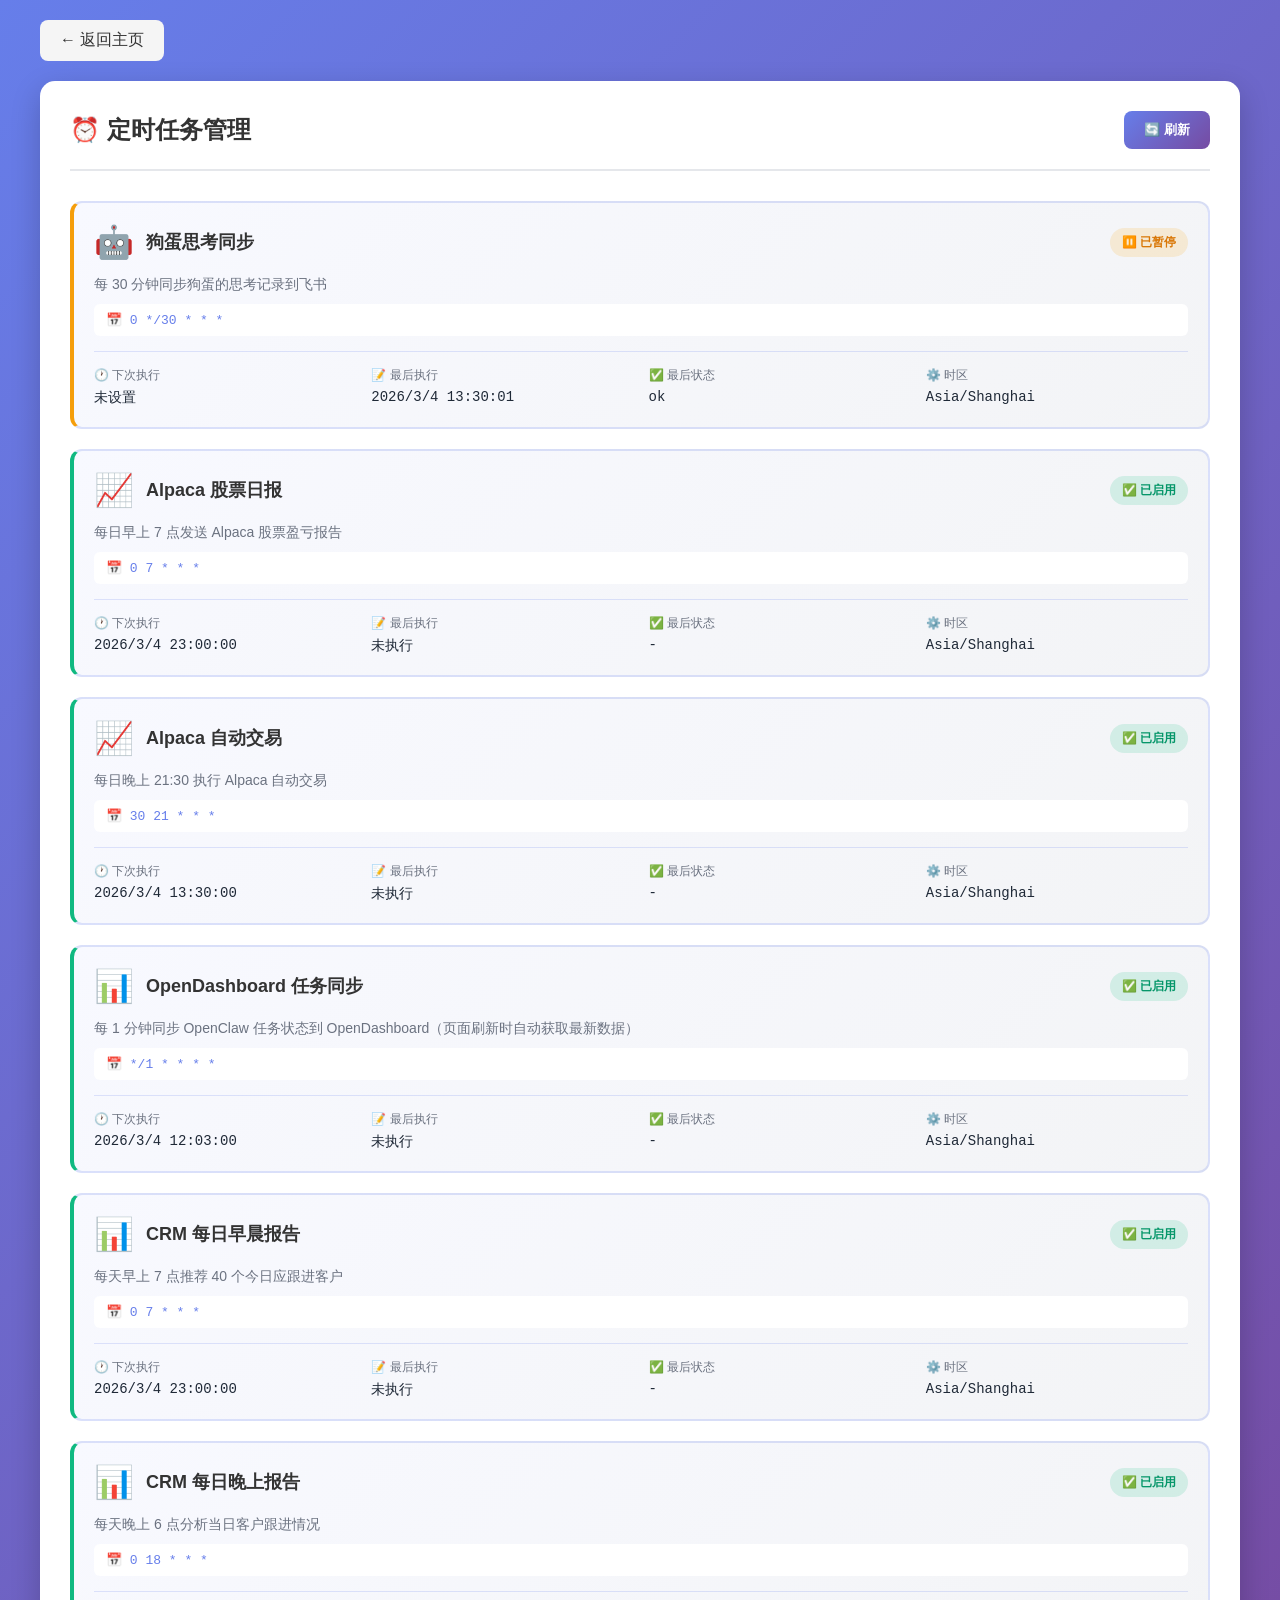
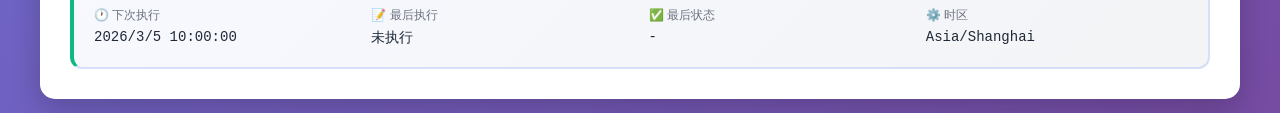
==== commit bc957c19: "feat: 新增定时任务管理页面" ====
--- a/cron_manager.html
+++ b/cron_manager.html
@@ -57,6 +57,9 @@
         .cron-card.active {
             border-left: 4px solid #10b981;
         }
+        .cron-card.paused {
+            border-left: 4px solid #f59e0b;
+        }
         .cron-card-header {
             display: flex;
             align-items: center;
@@ -82,9 +85,9 @@
             background: rgba(16, 185, 129, 0.15);
             color: #059669;
         }
-        .cron-status.pending {
-            background: rgba(107, 114, 128, 0.15);
-            color: #6b7280;
+        .cron-status.paused {
+            background: rgba(245, 158, 11, 0.15);
+            color: #d97706;
         }
         .cron-info {
             display: grid;
@@ -108,23 +111,6 @@
             font-size: 14px;
             color: #1f2937;
             font-family: monospace;
-        }
-        .cron-description {
-            color: #6b7280;
-            font-size: 14px;
-            line-height: 1.6;
-            margin-bottom: 15px;
-        }
-        .cron-schedule {
-            background: white;
-            padding: 8px 12px;
-            border-radius: 6px;
-            font-family: monospace;
-            font-size: 13px;
-            color: #667eea;
-            border: 1px solid rgba(102, 126, 234, 0.3);
-            display: inline-block;
-            margin-top: 5px;
         }
         .empty-state {
             text-align: center;
@@ -152,14 +138,18 @@
     </div>
 
     <script>
-        // 从云端加载定时任务
+        // 定时任务数据
+        let cronJobs = [];
+
+        // 加载定时任务
         async function loadCronJobs() {
             try {
                 const response = await fetch('tasks/cron_jobs.json');
                 if (!response.ok) throw new Error('无法加载任务数据');
                 
                 const data = await response.json();
-                renderCronJobs(data.jobs || []);
+                cronJobs = data.jobs || [];
+                renderCronJobs();
             } catch (error) {
                 console.error('加载定时任务失败:', error);
                 document.getElementById('cronList').innerHTML = `
@@ -172,10 +162,11 @@
             }
         }
 
-        function renderCronJobs(jobs) {
+        // 渲染定时任务
+        function renderCronJobs() {
             const container = document.getElementById('cronList');
             
-            if (jobs.length === 0) {
+            if (cronJobs.length === 0) {
                 container.innerHTML = `
                     <div class="empty-state">
                         <div class="empty-state-icon">📭</div>
@@ -188,31 +179,34 @@
 
             const icons = {
                 '飞书': '📧',
+                'CRM': '📊',
                 'Alpaca': '📈',
                 'OpenDashboard': '📊',
-                '健康': '🏥',
-                '股票': '💰',
-                '交易': '💹',
-                '同步': '🔄'
+                '狗蛋': '🤖',
+                '思考': '💭'
             };
 
-            const html = jobs.map(job => {
-                const icon = Object.entries(icons).find(([key]) => job.name.includes(key))?.[1] || '⏰';
+            const html = cronJobs.map(job => {
+                const name = job.name;
+                const icon = Object.entries(icons).find(([key]) => name.includes(key))?.[1] || '⏰';
+                const schedule = job.schedule?.expr || job.schedule || '未知';
+                const enabled = job.enabled !== false;
+                const statusClass = enabled ? 'active' : 'paused';
+                const statusText = enabled ? '✅ 已启用' : '⏸️ 已暂停';
                 const nextRun = job.state?.nextRunAtMs ? new Date(job.state.nextRunAtMs).toLocaleString('zh-CN') : '未设置';
                 const lastRun = job.state?.lastRunAtMs ? new Date(job.state.lastRunAtMs).toLocaleString('zh-CN') : '未执行';
-                const status = job.enabled ? 'active' : 'pending';
-                const statusText = job.enabled ? '✅ 已启用' : '⏸️ 已暂停';
+                const lastStatus = job.state?.lastRunStatus || job.state?.lastStatus || '-';
 
                 return `
-                    <div class="cron-card ${status}">
+                    <div class="cron-card ${statusClass}">
                         <div class="cron-card-header">
                             <span class="cron-icon">${icon}</span>
-                            <span class="cron-name">${job.name}</span>
-                            <span class="cron-status ${status}">${statusText}</span>
+                            <span class="cron-name">${name}</span>
+                            <span class="cron-status ${statusClass}">${statusText}</span>
                         </div>
-                        <p class="cron-description">${job.description || '暂无描述'}</p>
-                        <div>
-                            <span class="cron-schedule">${job.schedule?.expr || job.schedule || '未知'}</span>
+                        <p style="color:#6b7280;font-size:14px;margin-bottom:10px;">${job.description || '暂无描述'}</p>
+                        <div style="background:white;padding:8px 12px;border-radius:6px;font-family:monospace;font-size:13px;color:#667eea;">
+                            📅 ${schedule}
                         </div>
                         <div class="cron-info">
                             <div class="cron-info-item">
@@ -224,15 +218,13 @@
                                 <span class="cron-info-value">${lastRun}</span>
                             </div>
                             <div class="cron-info-item">
+                                <span class="cron-info-label">✅ 最后状态</span>
+                                <span class="cron-info-value">${lastStatus}</span>
+                            </div>
+                            <div class="cron-info-item">
                                 <span class="cron-info-label">⚙️ 时区</span>
                                 <span class="cron-info-value">${job.timezone || 'Asia/Shanghai'}</span>
                             </div>
-                            ${job.state?.lastRunStatus ? `
-                            <div class="cron-info-item">
-                                <span class="cron-info-label">✅ 最后状态</span>
-                                <span class="cron-info-value">${job.state.lastRunStatus}</span>
-                            </div>
-                            ` : ''}
                         </div>
                     </div>
                 `;
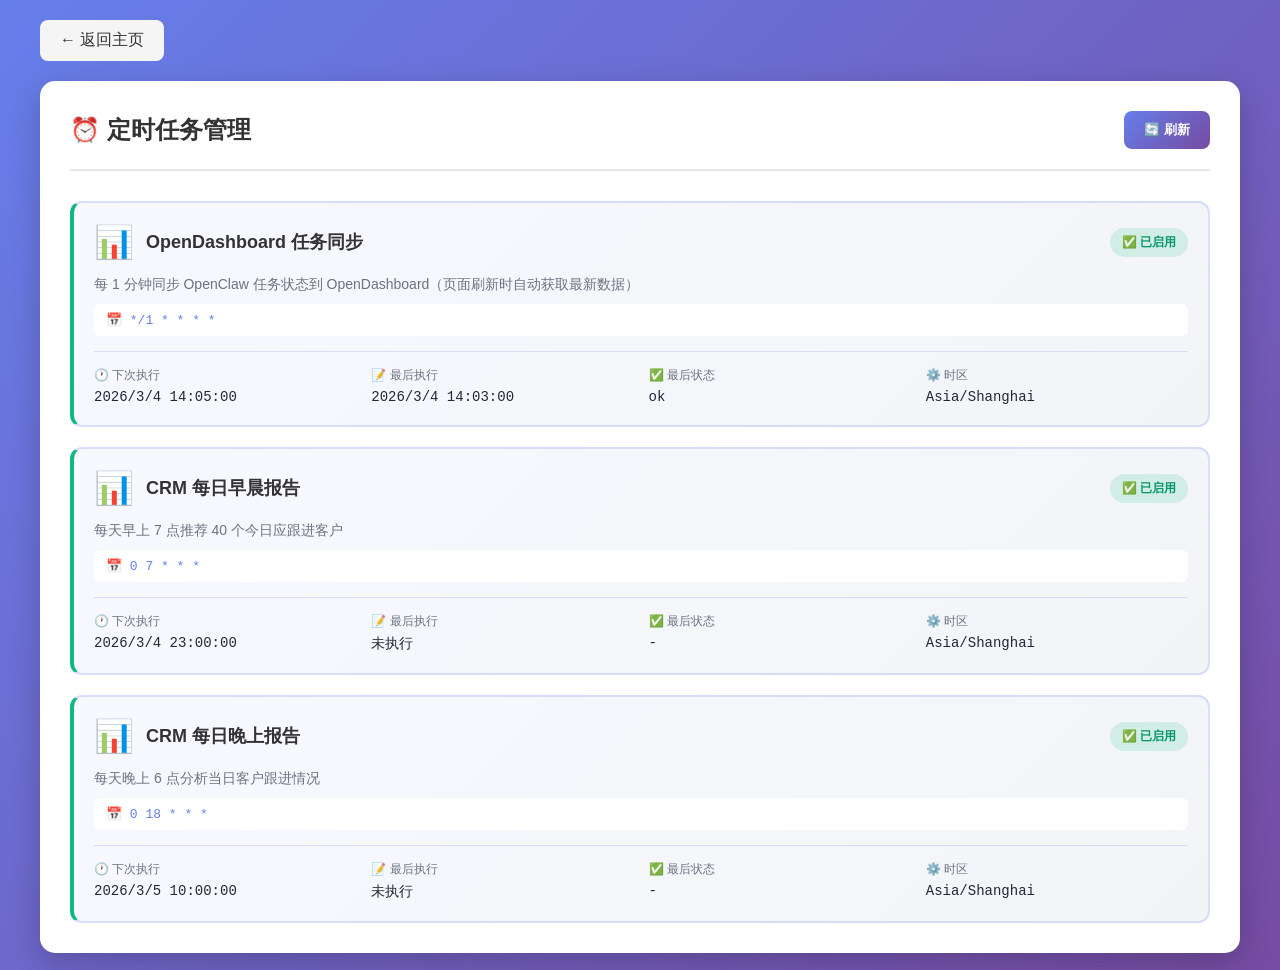
==== commit 730e108b: "feat: 同步 OpenClaw 所有定时任务" ====
--- a/cron_manager.html
+++ b/cron_manager.html
@@ -235,6 +235,9 @@
 
         // 页面加载时获取任务
         document.addEventListener('DOMContentLoaded', loadCronJobs);
+        
+        // 每 30 秒自动刷新
+        setInterval(loadCronJobs, 30000);
     </script>
 </body>
 </html>
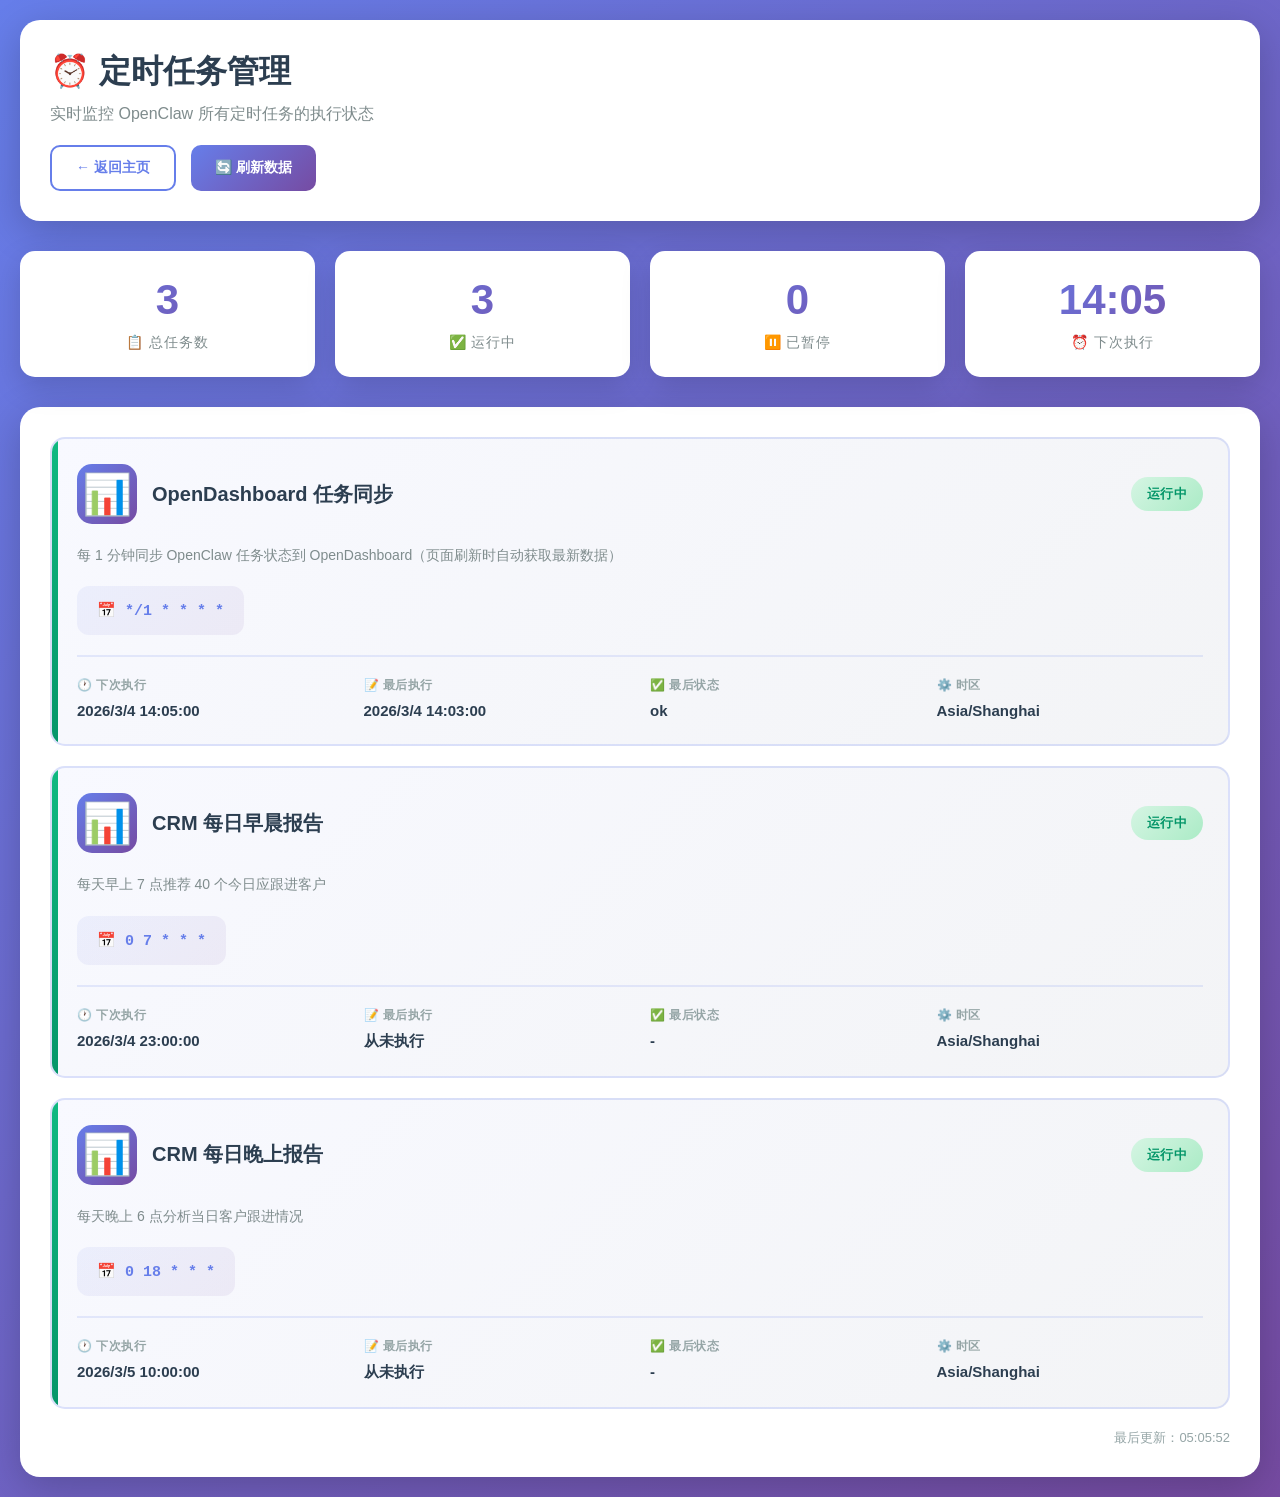
==== commit 76353047: "feat: 美化定时任务管理界面" ====
--- a/cron_manager.html
+++ b/cron_manager.html
@@ -6,163 +6,371 @@
     <title>定时任务管理 - OpenDashboard</title>
     <link rel="stylesheet" href="css/style.css">
     <style>
+        * {
+            margin: 0;
+            padding: 0;
+            box-sizing: border-box;
+        }
+        
+        body {
+            font-family: -apple-system, BlinkMacSystemFont, "Segoe UI", Roboto, "Helvetica Neue", Arial, sans-serif;
+            background: linear-gradient(135deg, #667eea 0%, #764ba2 100%);
+            min-height: 100vh;
+            padding: 20px;
+        }
+        
+        .container {
+            max-width: 1400px;
+            margin: 0 auto;
+        }
+        
+        .page-header {
+            background: white;
+            border-radius: 20px;
+            padding: 30px;
+            margin-bottom: 30px;
+            box-shadow: 0 10px 40px rgba(0,0,0,0.2);
+        }
+        
+        .page-header h1 {
+            color: #2c3e50;
+            font-size: 32px;
+            margin-bottom: 10px;
+            display: flex;
+            align-items: center;
+            gap: 15px;
+        }
+        
+        .page-header p {
+            color: #7f8c8d;
+            font-size: 16px;
+        }
+        
+        .header-actions {
+            display: flex;
+            gap: 15px;
+            margin-top: 20px;
+        }
+        
+        .btn {
+            padding: 12px 24px;
+            border-radius: 10px;
+            border: none;
+            cursor: pointer;
+            font-weight: 600;
+            font-size: 14px;
+            transition: all 0.3s;
+            text-decoration: none;
+            display: inline-flex;
+            align-items: center;
+            gap: 8px;
+        }
+        
+        .btn-primary {
+            background: linear-gradient(135deg, #667eea 0%, #764ba2 100%);
+            color: white;
+        }
+        
+        .btn-primary:hover {
+            transform: translateY(-2px);
+            box-shadow: 0 8px 20px rgba(102, 126, 234, 0.4);
+        }
+        
+        .btn-secondary {
+            background: white;
+            color: #667eea;
+            border: 2px solid #667eea;
+        }
+        
+        .btn-secondary:hover {
+            background: #667eea;
+            color: white;
+        }
+        
+        .stats-bar {
+            display: grid;
+            grid-template-columns: repeat(auto-fit, minmax(200px, 1fr));
+            gap: 20px;
+            margin-bottom: 30px;
+        }
+        
+        .stat-card {
+            background: white;
+            border-radius: 15px;
+            padding: 25px;
+            box-shadow: 0 10px 30px rgba(0,0,0,0.15);
+            text-align: center;
+            transition: all 0.3s;
+        }
+        
+        .stat-card:hover {
+            transform: translateY(-5px);
+            box-shadow: 0 15px 40px rgba(0,0,0,0.2);
+        }
+        
+        .stat-number {
+            font-size: 42px;
+            font-weight: 700;
+            background: linear-gradient(135deg, #667eea 0%, #764ba2 100%);
+            -webkit-background-clip: text;
+            -webkit-text-fill-color: transparent;
+            background-clip: text;
+            margin-bottom: 10px;
+        }
+        
+        .stat-label {
+            color: #7f8c8d;
+            font-size: 14px;
+            text-transform: uppercase;
+            letter-spacing: 1px;
+        }
+        
         .cron-container {
             background: white;
-            border-radius: 15px;
+            border-radius: 20px;
             padding: 30px;
-            box-shadow: 0 10px 30px rgba(0,0,0,0.2);
-        }
-        .cron-header {
-            display: flex;
-            justify-content: space-between;
-            align-items: center;
-            margin-bottom: 30px;
-            padding-bottom: 20px;
-            border-bottom: 2px solid #e5e7eb;
-        }
-        .cron-header h1 {
-            color: #333;
-            font-size: 24px;
-        }
-        .refresh-btn {
-            padding: 10px 20px;
-            background: linear-gradient(135deg, #667eea 0%, #764ba2 100%);
-            color: white;
-            border: none;
-            border-radius: 8px;
-            cursor: pointer;
-            font-weight: 600;
-            transition: all 0.3s;
-        }
-        .refresh-btn:hover {
-            transform: translateY(-2px);
-            box-shadow: 0 4px 12px rgba(102, 126, 234, 0.4);
-        }
+            box-shadow: 0 10px 40px rgba(0,0,0,0.2);
+        }
+        
         .cron-grid {
             display: grid;
             gap: 20px;
         }
+        
         .cron-card {
             background: linear-gradient(135deg, #f8f9ff 0%, #f3f4f6 100%);
             border: 2px solid rgba(102, 126, 234, 0.2);
-            border-radius: 12px;
-            padding: 20px;
+            border-radius: 15px;
+            padding: 25px;
             transition: all 0.3s;
-        }
+            position: relative;
+            overflow: hidden;
+        }
+        
+        .cron-card::before {
+            content: '';
+            position: absolute;
+            top: 0;
+            left: 0;
+            width: 6px;
+            height: 100%;
+            background: linear-gradient(180deg, #10b981 0%, #059669 100%);
+        }
+        
+        .cron-card.paused::before {
+            background: linear-gradient(180deg, #f59e0b 0%, #d97706 100%);
+        }
+        
         .cron-card:hover {
             border-color: #667eea;
-            transform: translateY(-3px);
-            box-shadow: 0 8px 20px rgba(102, 126, 234, 0.2);
-        }
-        .cron-card.active {
-            border-left: 4px solid #10b981;
-        }
-        .cron-card.paused {
-            border-left: 4px solid #f59e0b;
-        }
+            transform: translateX(5px);
+            box-shadow: 0 8px 25px rgba(102, 126, 234, 0.25);
+        }
+        
         .cron-card-header {
             display: flex;
             align-items: center;
-            gap: 12px;
-            margin-bottom: 15px;
-        }
+            gap: 15px;
+            margin-bottom: 20px;
+        }
+        
         .cron-icon {
-            font-size: 32px;
-        }
+            font-size: 40px;
+            width: 60px;
+            height: 60px;
+            display: flex;
+            align-items: center;
+            justify-content: center;
+            background: linear-gradient(135deg, #667eea 0%, #764ba2 100%);
+            border-radius: 15px;
+            color: white;
+        }
+        
         .cron-name {
-            font-size: 18px;
+            font-size: 20px;
+            font-weight: 700;
+            color: #2c3e50;
+            flex: 1;
+        }
+        
+        .cron-status {
+            padding: 8px 16px;
+            border-radius: 25px;
+            font-size: 13px;
+            font-weight: 700;
+            text-transform: uppercase;
+            letter-spacing: 0.5px;
+        }
+        
+        .cron-status.active {
+            background: linear-gradient(135deg, #d5f5e3 0%, #abebc6 100%);
+            color: #059669;
+        }
+        
+        .cron-status.paused {
+            background: linear-gradient(135deg, #fadbd8 0%, #f5b7b1 100%);
+            color: #c0392b;
+        }
+        
+        .cron-description {
+            color: #7f8c8d;
+            font-size: 14px;
+            margin-bottom: 20px;
+            line-height: 1.6;
+        }
+        
+        .cron-schedule {
+            background: linear-gradient(135deg, #667eea15 0%, #764ba215 100%);
+            padding: 15px 20px;
+            border-radius: 12px;
+            font-family: 'Courier New', monospace;
+            font-size: 15px;
+            color: #667eea;
             font-weight: 600;
-            color: #333;
-            flex: 1;
-        }
-        .cron-status {
-            padding: 6px 12px;
-            border-radius: 20px;
-            font-size: 12px;
-            font-weight: 600;
-        }
-        .cron-status.active {
-            background: rgba(16, 185, 129, 0.15);
-            color: #059669;
-        }
-        .cron-status.paused {
-            background: rgba(245, 158, 11, 0.15);
-            color: #d97706;
-        }
+            margin-bottom: 20px;
+            display: inline-block;
+        }
+        
         .cron-info {
             display: grid;
-            grid-template-columns: repeat(auto-fit, minmax(200px, 1fr));
-            gap: 15px;
-            margin-top: 15px;
-            padding-top: 15px;
-            border-top: 1px solid rgba(102, 126, 234, 0.2);
-        }
+            grid-template-columns: repeat(auto-fit, minmax(180px, 1fr));
+            gap: 20px;
+            padding-top: 20px;
+            border-top: 2px solid rgba(102, 126, 234, 0.15);
+        }
+        
         .cron-info-item {
             display: flex;
             flex-direction: column;
-            gap: 5px;
-        }
+            gap: 8px;
+        }
+        
         .cron-info-label {
             font-size: 12px;
-            color: #6b7280;
-            font-weight: 500;
-        }
+            color: #95a5a6;
+            font-weight: 600;
+            text-transform: uppercase;
+            letter-spacing: 0.5px;
+        }
+        
         .cron-info-value {
-            font-size: 14px;
-            color: #1f2937;
-            font-family: monospace;
-        }
+            font-size: 15px;
+            color: #2c3e50;
+            font-weight: 600;
+        }
+        
         .empty-state {
             text-align: center;
-            padding: 60px 20px;
-            color: #9ca3af;
-        }
+            padding: 80px 20px;
+            color: #95a5a6;
+        }
+        
         .empty-state-icon {
-            font-size: 64px;
-            margin-bottom: 20px;
+            font-size: 80px;
+            margin-bottom: 25px;
+        }
+        
+        .empty-state h3 {
+            font-size: 24px;
+            color: #7f8c8d;
+            margin-bottom: 10px;
+        }
+        
+        .last-update {
+            text-align: right;
+            color: #95a5a6;
+            font-size: 13px;
+            margin-top: 20px;
+        }
+        
+        @media (max-width: 768px) {
+            .page-header h1 {
+                font-size: 24px;
+            }
+            
+            .stats-bar {
+                grid-template-columns: 1fr;
+            }
+            
+            .cron-info {
+                grid-template-columns: 1fr;
+            }
         }
     </style>
 </head>
 <body>
     <div class="container">
-        <a href="index.html" class="back-btn" style="display:inline-block;padding:10px 20px;background:#f5f5f5;color:#333;text-decoration:none;border-radius:8px;margin-bottom:20px;">← 返回主页</a>
-        
+        <!-- 页面头部 -->
+        <div class="page-header">
+            <h1>
+                ⏰ 定时任务管理
+            </h1>
+            <p>实时监控 OpenClaw 所有定时任务的执行状态</p>
+            
+            <div class="header-actions">
+                <a href="index.html" class="btn btn-secondary">
+                    ← 返回主页
+                </a>
+                <button class="btn btn-primary" onclick="loadCronJobs()">
+                    🔄 刷新数据
+                </button>
+            </div>
+        </div>
+        
+        <!-- 统计卡片 -->
+        <div class="stats-bar">
+            <div class="stat-card">
+                <div class="stat-number" id="statTotal">0</div>
+                <div class="stat-label">📋 总任务数</div>
+            </div>
+            <div class="stat-card">
+                <div class="stat-number" id="statActive">0</div>
+                <div class="stat-label">✅ 运行中</div>
+            </div>
+            <div class="stat-card">
+                <div class="stat-number" id="statPaused">0</div>
+                <div class="stat-label">⏸️ 已暂停</div>
+            </div>
+            <div class="stat-card">
+                <div class="stat-number" id="statNext">-</div>
+                <div class="stat-label">⏰ 下次执行</div>
+            </div>
+        </div>
+        
+        <!-- 任务列表 -->
         <div class="cron-container">
-            <div class="cron-header">
-                <h1>⏰ 定时任务管理</h1>
-                <button class="refresh-btn" onclick="loadCronJobs()">🔄 刷新</button>
-            </div>
-            
             <div id="cronList" class="cron-grid"></div>
+            <div class="last-update" id="lastUpdate"></div>
         </div>
     </div>
 
     <script>
-        // 定时任务数据
         let cronJobs = [];
 
-        // 加载定时任务
         async function loadCronJobs() {
             try {
-                const response = await fetch('tasks/cron_jobs.json');
+                const response = await fetch('tasks/cron_jobs.json?' + Date.now());
                 if (!response.ok) throw new Error('无法加载任务数据');
                 
                 const data = await response.json();
                 cronJobs = data.jobs || [];
                 renderCronJobs();
+                updateStats();
+                
+                document.getElementById('lastUpdate').textContent = 
+                    `最后更新：${new Date().toLocaleTimeString('zh-CN')}`;
             } catch (error) {
                 console.error('加载定时任务失败:', error);
                 document.getElementById('cronList').innerHTML = `
                     <div class="empty-state">
                         <div class="empty-state-icon">⚠️</div>
-                        <p>无法加载定时任务数据</p>
-                        <p style="font-size:12px;margin-top:10px;">${error.message}</p>
+                        <h3>无法加载定时任务数据</h3>
+                        <p>${error.message}</p>
                     </div>
                 `;
             }
         }
 
-        // 渲染定时任务
         function renderCronJobs() {
             const container = document.getElementById('cronList');
             
@@ -183,7 +391,10 @@
                 'Alpaca': '📈',
                 'OpenDashboard': '📊',
                 '狗蛋': '🤖',
-                '思考': '💭'
+                '思考': '💭',
+                '早晨': '🌅',
+                '晚上': '🌙',
+                '同步': '🔄'
             };
 
             const html = cronJobs.map(job => {
@@ -192,22 +403,28 @@
                 const schedule = job.schedule?.expr || job.schedule || '未知';
                 const enabled = job.enabled !== false;
                 const statusClass = enabled ? 'active' : 'paused';
-                const statusText = enabled ? '✅ 已启用' : '⏸️ 已暂停';
-                const nextRun = job.state?.nextRunAtMs ? new Date(job.state.nextRunAtMs).toLocaleString('zh-CN') : '未设置';
-                const lastRun = job.state?.lastRunAtMs ? new Date(job.state.lastRunAtMs).toLocaleString('zh-CN') : '未执行';
+                const statusText = enabled ? '运行中' : '已暂停';
+                
+                const nextRun = job.state?.nextRunAtMs ? 
+                    new Date(job.state.nextRunAtMs).toLocaleString('zh-CN') : '未设置';
+                const lastRun = job.state?.lastRunAtMs ? 
+                    new Date(job.state.lastRunAtMs).toLocaleString('zh-CN') : '从未执行';
                 const lastStatus = job.state?.lastRunStatus || job.state?.lastStatus || '-';
 
                 return `
                     <div class="cron-card ${statusClass}">
                         <div class="cron-card-header">
-                            <span class="cron-icon">${icon}</span>
-                            <span class="cron-name">${name}</span>
-                            <span class="cron-status ${statusClass}">${statusText}</span>
+                            <div class="cron-icon">${icon}</div>
+                            <div class="cron-name">${name}</div>
+                            <div class="cron-status ${statusClass}">${statusText}</div>
                         </div>
-                        <p style="color:#6b7280;font-size:14px;margin-bottom:10px;">${job.description || '暂无描述'}</p>
-                        <div style="background:white;padding:8px 12px;border-radius:6px;font-family:monospace;font-size:13px;color:#667eea;">
+                        
+                        <p class="cron-description">${job.description || '暂无描述'}</p>
+                        
+                        <div class="cron-schedule">
                             📅 ${schedule}
                         </div>
+                        
                         <div class="cron-info">
                             <div class="cron-info-item">
                                 <span class="cron-info-label">🕐 下次执行</span>
@@ -233,6 +450,28 @@
             container.innerHTML = html;
         }
 
+        function updateStats() {
+            const total = cronJobs.length;
+            const active = cronJobs.filter(j => j.enabled !== false).length;
+            const paused = total - active;
+            
+            // 计算下次执行时间（最近的）
+            let nextRunTime = null;
+            cronJobs.forEach(job => {
+                if (job.enabled !== false && job.state?.nextRunAtMs) {
+                    if (!nextRunTime || job.state.nextRunAtMs < nextRunTime) {
+                        nextRunTime = job.state.nextRunAtMs;
+                    }
+                }
+            });
+            
+            document.getElementById('statTotal').textContent = total;
+            document.getElementById('statActive').textContent = active;
+            document.getElementById('statPaused').textContent = paused;
+            document.getElementById('statNext').textContent = nextRunTime ? 
+                new Date(nextRunTime).toLocaleTimeString('zh-CN', {hour: '2-digit', minute:'2-digit'}) : '-';
+        }
+
         // 页面加载时获取任务
         document.addEventListener('DOMContentLoaded', loadCronJobs);
         
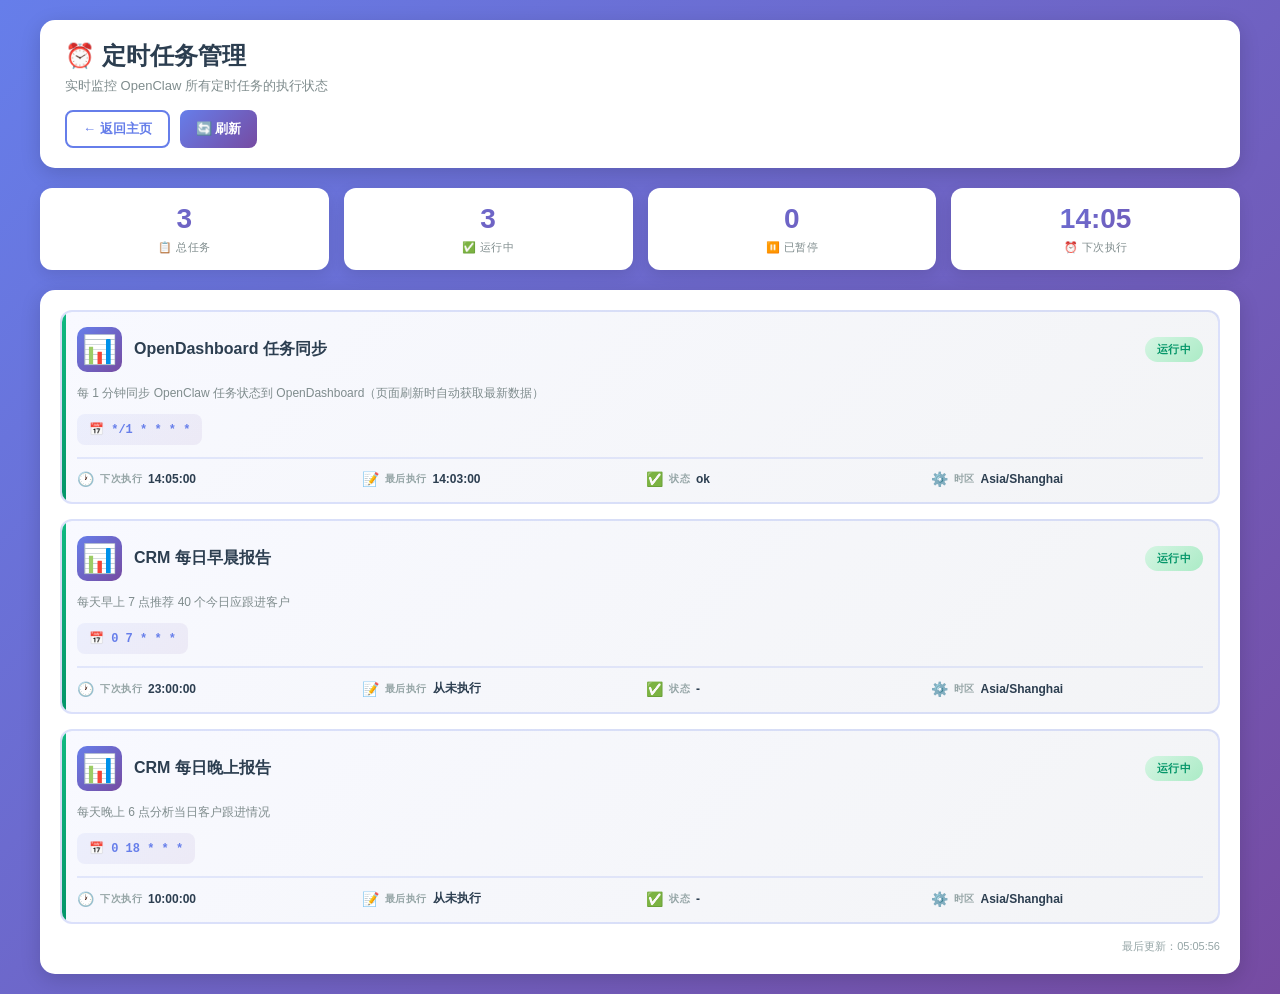
==== commit d77cec20: "feat: OpenDashboard 全面优化 - 定时任务管理页面美化（统一视觉风格） - 技能中心页面风格统一（与定时任务一致） - 已完成任务整合到主页（显示执行时间/Token 消耗） - " ====
--- a/cron_manager.html
+++ b/cron_manager.html
@@ -20,50 +20,50 @@
         }
         
         .container {
-            max-width: 1400px;
+            max-width: 1200px;
             margin: 0 auto;
         }
         
         .page-header {
             background: white;
-            border-radius: 20px;
-            padding: 30px;
-            margin-bottom: 30px;
-            box-shadow: 0 10px 40px rgba(0,0,0,0.2);
+            border-radius: 15px;
+            padding: 20px 25px;
+            margin-bottom: 20px;
+            box-shadow: 0 5px 20px rgba(0,0,0,0.15);
         }
         
         .page-header h1 {
             color: #2c3e50;
-            font-size: 32px;
-            margin-bottom: 10px;
+            font-size: 24px;
+            margin-bottom: 5px;
             display: flex;
             align-items: center;
-            gap: 15px;
+            gap: 10px;
         }
         
         .page-header p {
             color: #7f8c8d;
-            font-size: 16px;
+            font-size: 13px;
         }
         
         .header-actions {
             display: flex;
-            gap: 15px;
-            margin-top: 20px;
+            gap: 10px;
+            margin-top: 15px;
         }
         
         .btn {
-            padding: 12px 24px;
-            border-radius: 10px;
+            padding: 8px 16px;
+            border-radius: 8px;
             border: none;
             cursor: pointer;
             font-weight: 600;
-            font-size: 14px;
+            font-size: 13px;
             transition: all 0.3s;
             text-decoration: none;
             display: inline-flex;
             align-items: center;
-            gap: 8px;
+            gap: 6px;
         }
         
         .btn-primary {
@@ -73,7 +73,7 @@
         
         .btn-primary:hover {
             transform: translateY(-2px);
-            box-shadow: 0 8px 20px rgba(102, 126, 234, 0.4);
+            box-shadow: 0 4px 12px rgba(102, 126, 234, 0.4);
         }
         
         .btn-secondary {
@@ -89,59 +89,59 @@
         
         .stats-bar {
             display: grid;
-            grid-template-columns: repeat(auto-fit, minmax(200px, 1fr));
-            gap: 20px;
-            margin-bottom: 30px;
+            grid-template-columns: repeat(auto-fit, minmax(150px, 1fr));
+            gap: 15px;
+            margin-bottom: 20px;
         }
         
         .stat-card {
             background: white;
-            border-radius: 15px;
-            padding: 25px;
-            box-shadow: 0 10px 30px rgba(0,0,0,0.15);
+            border-radius: 12px;
+            padding: 15px;
+            box-shadow: 0 5px 15px rgba(0,0,0,0.1);
             text-align: center;
             transition: all 0.3s;
         }
         
         .stat-card:hover {
-            transform: translateY(-5px);
-            box-shadow: 0 15px 40px rgba(0,0,0,0.2);
+            transform: translateY(-3px);
+            box-shadow: 0 8px 20px rgba(0,0,0,0.15);
         }
         
         .stat-number {
-            font-size: 42px;
+            font-size: 28px;
             font-weight: 700;
             background: linear-gradient(135deg, #667eea 0%, #764ba2 100%);
             -webkit-background-clip: text;
             -webkit-text-fill-color: transparent;
             background-clip: text;
-            margin-bottom: 10px;
+            margin-bottom: 5px;
         }
         
         .stat-label {
             color: #7f8c8d;
-            font-size: 14px;
+            font-size: 11px;
             text-transform: uppercase;
-            letter-spacing: 1px;
+            letter-spacing: 0.5px;
         }
         
         .cron-container {
             background: white;
-            border-radius: 20px;
-            padding: 30px;
-            box-shadow: 0 10px 40px rgba(0,0,0,0.2);
+            border-radius: 15px;
+            padding: 20px;
+            box-shadow: 0 5px 20px rgba(0,0,0,0.15);
         }
         
         .cron-grid {
             display: grid;
-            gap: 20px;
+            gap: 15px;
         }
         
         .cron-card {
             background: linear-gradient(135deg, #f8f9ff 0%, #f3f4f6 100%);
             border: 2px solid rgba(102, 126, 234, 0.2);
-            border-radius: 15px;
-            padding: 25px;
+            border-radius: 12px;
+            padding: 15px;
             transition: all 0.3s;
             position: relative;
             overflow: hidden;
@@ -152,7 +152,7 @@
             position: absolute;
             top: 0;
             left: 0;
-            width: 6px;
+            width: 4px;
             height: 100%;
             background: linear-gradient(180deg, #10b981 0%, #059669 100%);
         }
@@ -163,43 +163,45 @@
         
         .cron-card:hover {
             border-color: #667eea;
-            transform: translateX(5px);
-            box-shadow: 0 8px 25px rgba(102, 126, 234, 0.25);
+            transform: translateX(3px);
+            box-shadow: 0 4px 12px rgba(102, 126, 234, 0.2);
         }
         
         .cron-card-header {
             display: flex;
             align-items: center;
-            gap: 15px;
-            margin-bottom: 20px;
+            gap: 12px;
+            margin-bottom: 12px;
         }
         
         .cron-icon {
-            font-size: 40px;
-            width: 60px;
-            height: 60px;
+            font-size: 28px;
+            width: 45px;
+            height: 45px;
             display: flex;
             align-items: center;
             justify-content: center;
             background: linear-gradient(135deg, #667eea 0%, #764ba2 100%);
-            border-radius: 15px;
+            border-radius: 10px;
             color: white;
+            flex-shrink: 0;
         }
         
         .cron-name {
-            font-size: 20px;
+            font-size: 16px;
             font-weight: 700;
             color: #2c3e50;
             flex: 1;
         }
         
         .cron-status {
-            padding: 8px 16px;
-            border-radius: 25px;
-            font-size: 13px;
+            padding: 5px 12px;
+            border-radius: 20px;
+            font-size: 11px;
             font-weight: 700;
             text-transform: uppercase;
             letter-spacing: 0.5px;
+            flex-shrink: 0;
         }
         
         .cron-status.active {
@@ -214,82 +216,85 @@
         
         .cron-description {
             color: #7f8c8d;
-            font-size: 14px;
-            margin-bottom: 20px;
-            line-height: 1.6;
+            font-size: 12px;
+            margin-bottom: 12px;
+            line-height: 1.5;
         }
         
         .cron-schedule {
             background: linear-gradient(135deg, #667eea15 0%, #764ba215 100%);
-            padding: 15px 20px;
-            border-radius: 12px;
+            padding: 8px 12px;
+            border-radius: 8px;
             font-family: 'Courier New', monospace;
-            font-size: 15px;
+            font-size: 12px;
             color: #667eea;
             font-weight: 600;
-            margin-bottom: 20px;
+            margin-bottom: 12px;
             display: inline-block;
         }
         
         .cron-info {
             display: grid;
-            grid-template-columns: repeat(auto-fit, minmax(180px, 1fr));
-            gap: 20px;
-            padding-top: 20px;
+            grid-template-columns: repeat(auto-fit, minmax(140px, 1fr));
+            gap: 12px;
+            padding-top: 12px;
             border-top: 2px solid rgba(102, 126, 234, 0.15);
         }
         
         .cron-info-item {
             display: flex;
-            flex-direction: column;
-            gap: 8px;
+            align-items: center;
+            gap: 6px;
+        }
+        
+        .cron-info-icon {
+            font-size: 14px;
+            flex-shrink: 0;
         }
         
         .cron-info-label {
-            font-size: 12px;
+            font-size: 10px;
             color: #95a5a6;
             font-weight: 600;
             text-transform: uppercase;
             letter-spacing: 0.5px;
+            flex-shrink: 0;
         }
         
         .cron-info-value {
-            font-size: 15px;
+            font-size: 12px;
             color: #2c3e50;
             font-weight: 600;
+            overflow: hidden;
+            text-overflow: ellipsis;
+            white-space: nowrap;
         }
         
         .empty-state {
             text-align: center;
-            padding: 80px 20px;
+            padding: 60px 20px;
             color: #95a5a6;
         }
         
         .empty-state-icon {
-            font-size: 80px;
-            margin-bottom: 25px;
-        }
-        
-        .empty-state h3 {
-            font-size: 24px;
-            color: #7f8c8d;
-            margin-bottom: 10px;
+            font-size: 60px;
+            margin-bottom: 20px;
         }
         
         .last-update {
             text-align: right;
             color: #95a5a6;
-            font-size: 13px;
-            margin-top: 20px;
+            font-size: 11px;
+            margin-top: 15px;
         }
         
         @media (max-width: 768px) {
             .page-header h1 {
-                font-size: 24px;
+                font-size: 20px;
             }
             
             .stats-bar {
-                grid-template-columns: 1fr;
+                grid-template-columns: repeat(2, 1fr);
             }
             
             .cron-info {
@@ -312,7 +317,7 @@
                     ← 返回主页
                 </a>
                 <button class="btn btn-primary" onclick="loadCronJobs()">
-                    🔄 刷新数据
+                    🔄 刷新
                 </button>
             </div>
         </div>
@@ -321,7 +326,7 @@
         <div class="stats-bar">
             <div class="stat-card">
                 <div class="stat-number" id="statTotal">0</div>
-                <div class="stat-label">📋 总任务数</div>
+                <div class="stat-label">📋 总任务</div>
             </div>
             <div class="stat-card">
                 <div class="stat-number" id="statActive">0</div>
@@ -394,12 +399,21 @@
                 '思考': '💭',
                 '早晨': '🌅',
                 '晚上': '🌙',
-                '同步': '🔄'
+                '同步': '🔄',
+                '任务': '📋',
+                '报告': '📝'
             };
 
             const html = cronJobs.map(job => {
                 const name = job.name;
-                const icon = Object.entries(icons).find(([key]) => name.includes(key))?.[1] || '⏰';
+                let icon = '⏰';
+                for (const [key, value] of Object.entries(icons)) {
+                    if (name.includes(key)) {
+                        icon = value;
+                        break;
+                    }
+                }
+                
                 const schedule = job.schedule?.expr || job.schedule || '未知';
                 const enabled = job.enabled !== false;
                 const statusClass = enabled ? 'active' : 'paused';
@@ -427,19 +441,23 @@
                         
                         <div class="cron-info">
                             <div class="cron-info-item">
-                                <span class="cron-info-label">🕐 下次执行</span>
-                                <span class="cron-info-value">${nextRun}</span>
+                                <span class="cron-info-icon">🕐</span>
+                                <span class="cron-info-label">下次执行</span>
+                                <span class="cron-info-value" title="${nextRun}">${nextRun.split(' ')[1] || nextRun}</span>
                             </div>
                             <div class="cron-info-item">
-                                <span class="cron-info-label">📝 最后执行</span>
-                                <span class="cron-info-value">${lastRun}</span>
+                                <span class="cron-info-icon">📝</span>
+                                <span class="cron-info-label">最后执行</span>
+                                <span class="cron-info-value" title="${lastRun}">${lastRun.split(' ')[1] || lastRun}</span>
                             </div>
                             <div class="cron-info-item">
-                                <span class="cron-info-label">✅ 最后状态</span>
+                                <span class="cron-info-icon">✅</span>
+                                <span class="cron-info-label">状态</span>
                                 <span class="cron-info-value">${lastStatus}</span>
                             </div>
                             <div class="cron-info-item">
-                                <span class="cron-info-label">⚙️ 时区</span>
+                                <span class="cron-info-icon">⚙️</span>
+                                <span class="cron-info-label">时区</span>
                                 <span class="cron-info-value">${job.timezone || 'Asia/Shanghai'}</span>
                             </div>
                         </div>
@@ -455,7 +473,6 @@
             const active = cronJobs.filter(j => j.enabled !== false).length;
             const paused = total - active;
             
-            // 计算下次执行时间（最近的）
             let nextRunTime = null;
             cronJobs.forEach(job => {
                 if (job.enabled !== false && job.state?.nextRunAtMs) {
@@ -472,10 +489,7 @@
                 new Date(nextRunTime).toLocaleTimeString('zh-CN', {hour: '2-digit', minute:'2-digit'}) : '-';
         }
 
-        // 页面加载时获取任务
         document.addEventListener('DOMContentLoaded', loadCronJobs);
-        
-        // 每 30 秒自动刷新
         setInterval(loadCronJobs, 30000);
     </script>
 </body>
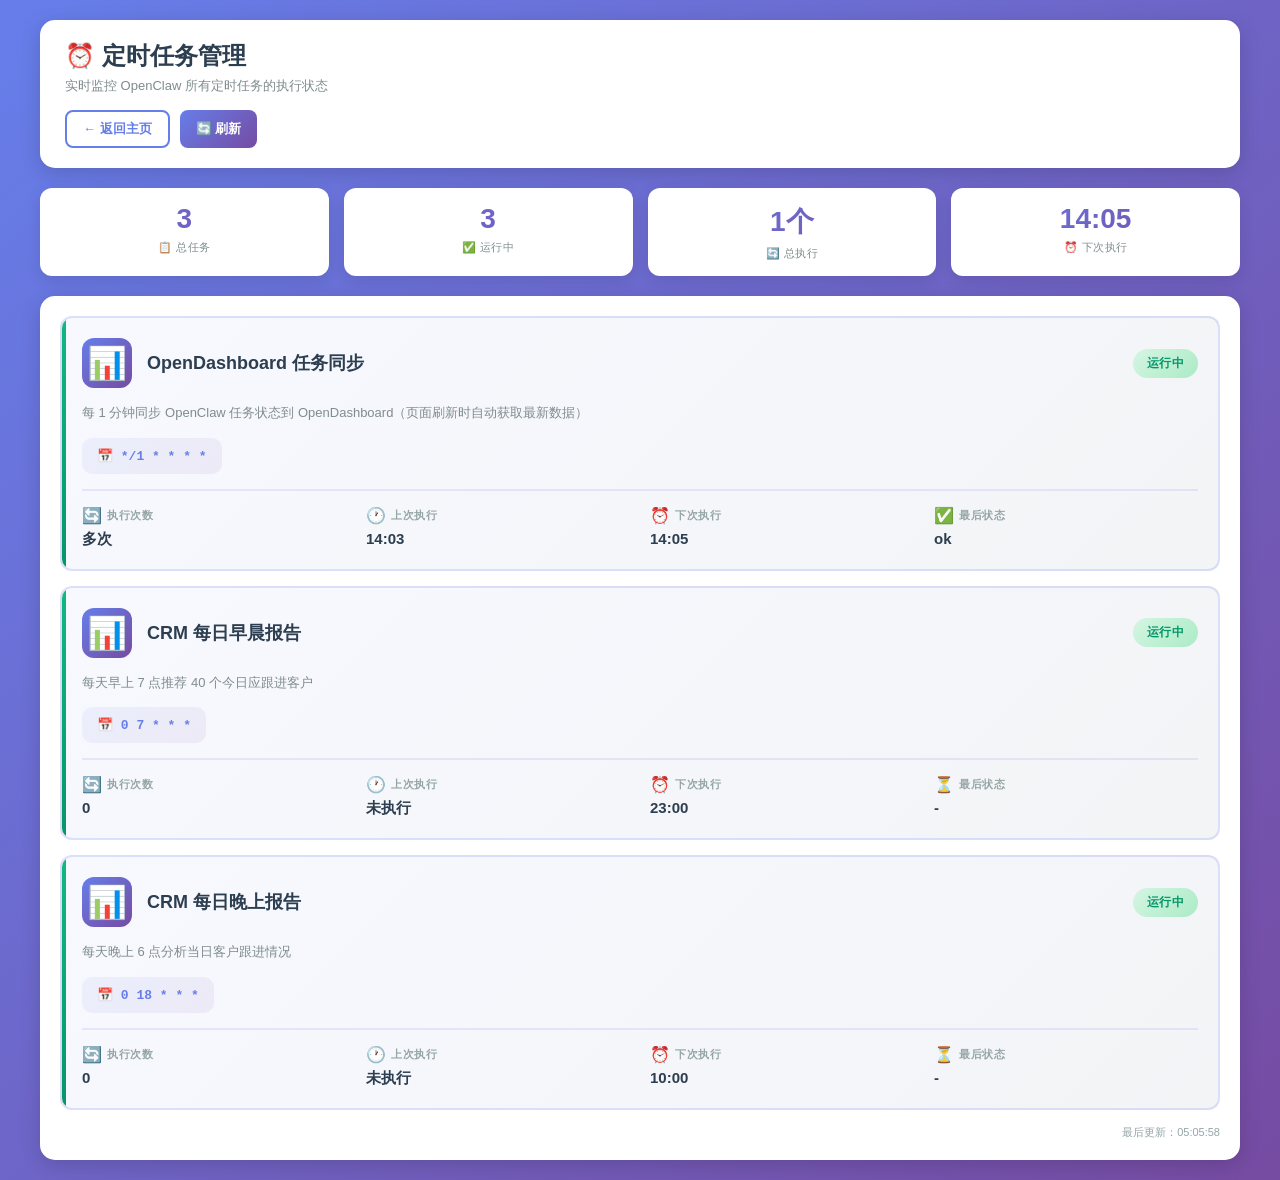
==== commit eb258330: "feat: 优化卡片布局设计 - 统一卡片样式（白色背景 + 彩色边框） - 统计信息移到第二行，更清晰美观 - 统一标签样式（圆角 + 内边距） - 添加分隔线设计 - 优化区域卡片背景色  🎨 优" ====
--- a/cron_manager.html
+++ b/cron_manager.html
@@ -133,7 +133,8 @@
         }
         
         .cron-grid {
-            display: grid;
+            display: flex;
+            flex-direction: column;
             gap: 15px;
         }
         
@@ -141,7 +142,7 @@
             background: linear-gradient(135deg, #f8f9ff 0%, #f3f4f6 100%);
             border: 2px solid rgba(102, 126, 234, 0.2);
             border-radius: 12px;
-            padding: 15px;
+            padding: 20px;
             transition: all 0.3s;
             position: relative;
             overflow: hidden;
@@ -170,34 +171,34 @@
         .cron-card-header {
             display: flex;
             align-items: center;
-            gap: 12px;
-            margin-bottom: 12px;
+            gap: 15px;
+            margin-bottom: 15px;
         }
         
         .cron-icon {
-            font-size: 28px;
-            width: 45px;
-            height: 45px;
+            font-size: 32px;
+            width: 50px;
+            height: 50px;
             display: flex;
             align-items: center;
             justify-content: center;
             background: linear-gradient(135deg, #667eea 0%, #764ba2 100%);
-            border-radius: 10px;
+            border-radius: 12px;
             color: white;
             flex-shrink: 0;
         }
         
         .cron-name {
-            font-size: 16px;
+            font-size: 18px;
             font-weight: 700;
             color: #2c3e50;
             flex: 1;
         }
         
         .cron-status {
-            padding: 5px 12px;
+            padding: 6px 14px;
             border-radius: 20px;
-            font-size: 11px;
+            font-size: 12px;
             font-weight: 700;
             text-transform: uppercase;
             letter-spacing: 0.5px;
@@ -216,58 +217,56 @@
         
         .cron-description {
             color: #7f8c8d;
-            font-size: 12px;
-            margin-bottom: 12px;
+            font-size: 13px;
+            margin-bottom: 15px;
             line-height: 1.5;
         }
         
         .cron-schedule {
             background: linear-gradient(135deg, #667eea15 0%, #764ba215 100%);
-            padding: 8px 12px;
-            border-radius: 8px;
+            padding: 10px 15px;
+            border-radius: 10px;
             font-family: 'Courier New', monospace;
-            font-size: 12px;
+            font-size: 13px;
             color: #667eea;
             font-weight: 600;
-            margin-bottom: 12px;
+            margin-bottom: 15px;
             display: inline-block;
         }
         
-        .cron-info {
+        .cron-stats {
             display: grid;
-            grid-template-columns: repeat(auto-fit, minmax(140px, 1fr));
-            gap: 12px;
-            padding-top: 12px;
+            grid-template-columns: repeat(4, 1fr);
+            gap: 20px;
+            padding-top: 15px;
             border-top: 2px solid rgba(102, 126, 234, 0.15);
         }
         
-        .cron-info-item {
+        .cron-stat-item {
+            display: flex;
+            flex-direction: column;
+            gap: 5px;
+        }
+        
+        .cron-stat-icon {
+            font-size: 16px;
             display: flex;
             align-items: center;
-            gap: 6px;
-        }
-        
-        .cron-info-icon {
-            font-size: 14px;
-            flex-shrink: 0;
-        }
-        
-        .cron-info-label {
-            font-size: 10px;
+            gap: 5px;
+        }
+        
+        .cron-stat-label {
+            font-size: 11px;
             color: #95a5a6;
             font-weight: 600;
             text-transform: uppercase;
             letter-spacing: 0.5px;
-            flex-shrink: 0;
-        }
-        
-        .cron-info-value {
-            font-size: 12px;
+        }
+        
+        .cron-stat-value {
+            font-size: 15px;
             color: #2c3e50;
-            font-weight: 600;
-            overflow: hidden;
-            text-overflow: ellipsis;
-            white-space: nowrap;
+            font-weight: 700;
         }
         
         .empty-state {
@@ -293,12 +292,8 @@
                 font-size: 20px;
             }
             
-            .stats-bar {
+            .cron-stats {
                 grid-template-columns: repeat(2, 1fr);
-            }
-            
-            .cron-info {
-                grid-template-columns: 1fr;
             }
         }
     </style>
@@ -333,8 +328,8 @@
                 <div class="stat-label">✅ 运行中</div>
             </div>
             <div class="stat-card">
-                <div class="stat-number" id="statPaused">0</div>
-                <div class="stat-label">⏸️ 已暂停</div>
+                <div class="stat-number" id="statExecuted">0</div>
+                <div class="stat-label">🔄 总执行</div>
             </div>
             <div class="stat-card">
                 <div class="stat-number" id="statNext">-</div>
@@ -419,11 +414,14 @@
                 const statusClass = enabled ? 'active' : 'paused';
                 const statusText = enabled ? '运行中' : '已暂停';
                 
+                // 计算执行次数
+                const executedCount = job.state?.lastRunAtMs ? '多次' : '0';
+                const lastRun = job.state?.lastRunAtMs ? 
+                    new Date(job.state.lastRunAtMs).toLocaleTimeString('zh-CN', {hour: '2-digit', minute:'2-digit'}) : '未执行';
                 const nextRun = job.state?.nextRunAtMs ? 
-                    new Date(job.state.nextRunAtMs).toLocaleString('zh-CN') : '未设置';
-                const lastRun = job.state?.lastRunAtMs ? 
-                    new Date(job.state.lastRunAtMs).toLocaleString('zh-CN') : '从未执行';
+                    new Date(job.state.nextRunAtMs).toLocaleTimeString('zh-CN', {hour: '2-digit', minute:'2-digit'}) : '未设置';
                 const lastStatus = job.state?.lastRunStatus || job.state?.lastStatus || '-';
+                const statusIcon = lastStatus === 'ok' ? '✅' : (lastStatus === '-' ? '⏳' : '❌');
 
                 return `
                     <div class="cron-card ${statusClass}">
@@ -439,26 +437,34 @@
                             📅 ${schedule}
                         </div>
                         
-                        <div class="cron-info">
-                            <div class="cron-info-item">
-                                <span class="cron-info-icon">🕐</span>
-                                <span class="cron-info-label">下次执行</span>
-                                <span class="cron-info-value" title="${nextRun}">${nextRun.split(' ')[1] || nextRun}</span>
+                        <div class="cron-stats">
+                            <div class="cron-stat-item">
+                                <div class="cron-stat-icon">
+                                    <span>🔄</span>
+                                    <span class="cron-stat-label">执行次数</span>
+                                </div>
+                                <div class="cron-stat-value">${executedCount}</div>
                             </div>
-                            <div class="cron-info-item">
-                                <span class="cron-info-icon">📝</span>
-                                <span class="cron-info-label">最后执行</span>
-                                <span class="cron-info-value" title="${lastRun}">${lastRun.split(' ')[1] || lastRun}</span>
+                            <div class="cron-stat-item">
+                                <div class="cron-stat-icon">
+                                    <span>🕐</span>
+                                    <span class="cron-stat-label">上次执行</span>
+                                </div>
+                                <div class="cron-stat-value">${lastRun}</div>
                             </div>
-                            <div class="cron-info-item">
-                                <span class="cron-info-icon">✅</span>
-                                <span class="cron-info-label">状态</span>
-                                <span class="cron-info-value">${lastStatus}</span>
+                            <div class="cron-stat-item">
+                                <div class="cron-stat-icon">
+                                    <span>⏰</span>
+                                    <span class="cron-stat-label">下次执行</span>
+                                </div>
+                                <div class="cron-stat-value">${nextRun}</div>
                             </div>
-                            <div class="cron-info-item">
-                                <span class="cron-info-icon">⚙️</span>
-                                <span class="cron-info-label">时区</span>
-                                <span class="cron-info-value">${job.timezone || 'Asia/Shanghai'}</span>
+                            <div class="cron-stat-item">
+                                <div class="cron-stat-icon">
+                                    <span>${statusIcon}</span>
+                                    <span class="cron-stat-label">最后状态</span>
+                                </div>
+                                <div class="cron-stat-value">${lastStatus}</div>
                             </div>
                         </div>
                     </div>
@@ -471,8 +477,16 @@
         function updateStats() {
             const total = cronJobs.length;
             const active = cronJobs.filter(j => j.enabled !== false).length;
-            const paused = total - active;
             
+            // 计算总执行次数（简化显示）
+            let totalExecuted = 0;
+            cronJobs.forEach(job => {
+                if (job.state?.lastRunAtMs) {
+                    totalExecuted++;
+                }
+            });
+            
+            // 计算下次执行时间（最近的）
             let nextRunTime = null;
             cronJobs.forEach(job => {
                 if (job.enabled !== false && job.state?.nextRunAtMs) {
@@ -484,7 +498,7 @@
             
             document.getElementById('statTotal').textContent = total;
             document.getElementById('statActive').textContent = active;
-            document.getElementById('statPaused').textContent = paused;
+            document.getElementById('statExecuted').textContent = totalExecuted > 0 ? `${totalExecuted}个` : '-';
             document.getElementById('statNext').textContent = nextRunTime ? 
                 new Date(nextRunTime).toLocaleTimeString('zh-CN', {hour: '2-digit', minute:'2-digit'}) : '-';
         }
